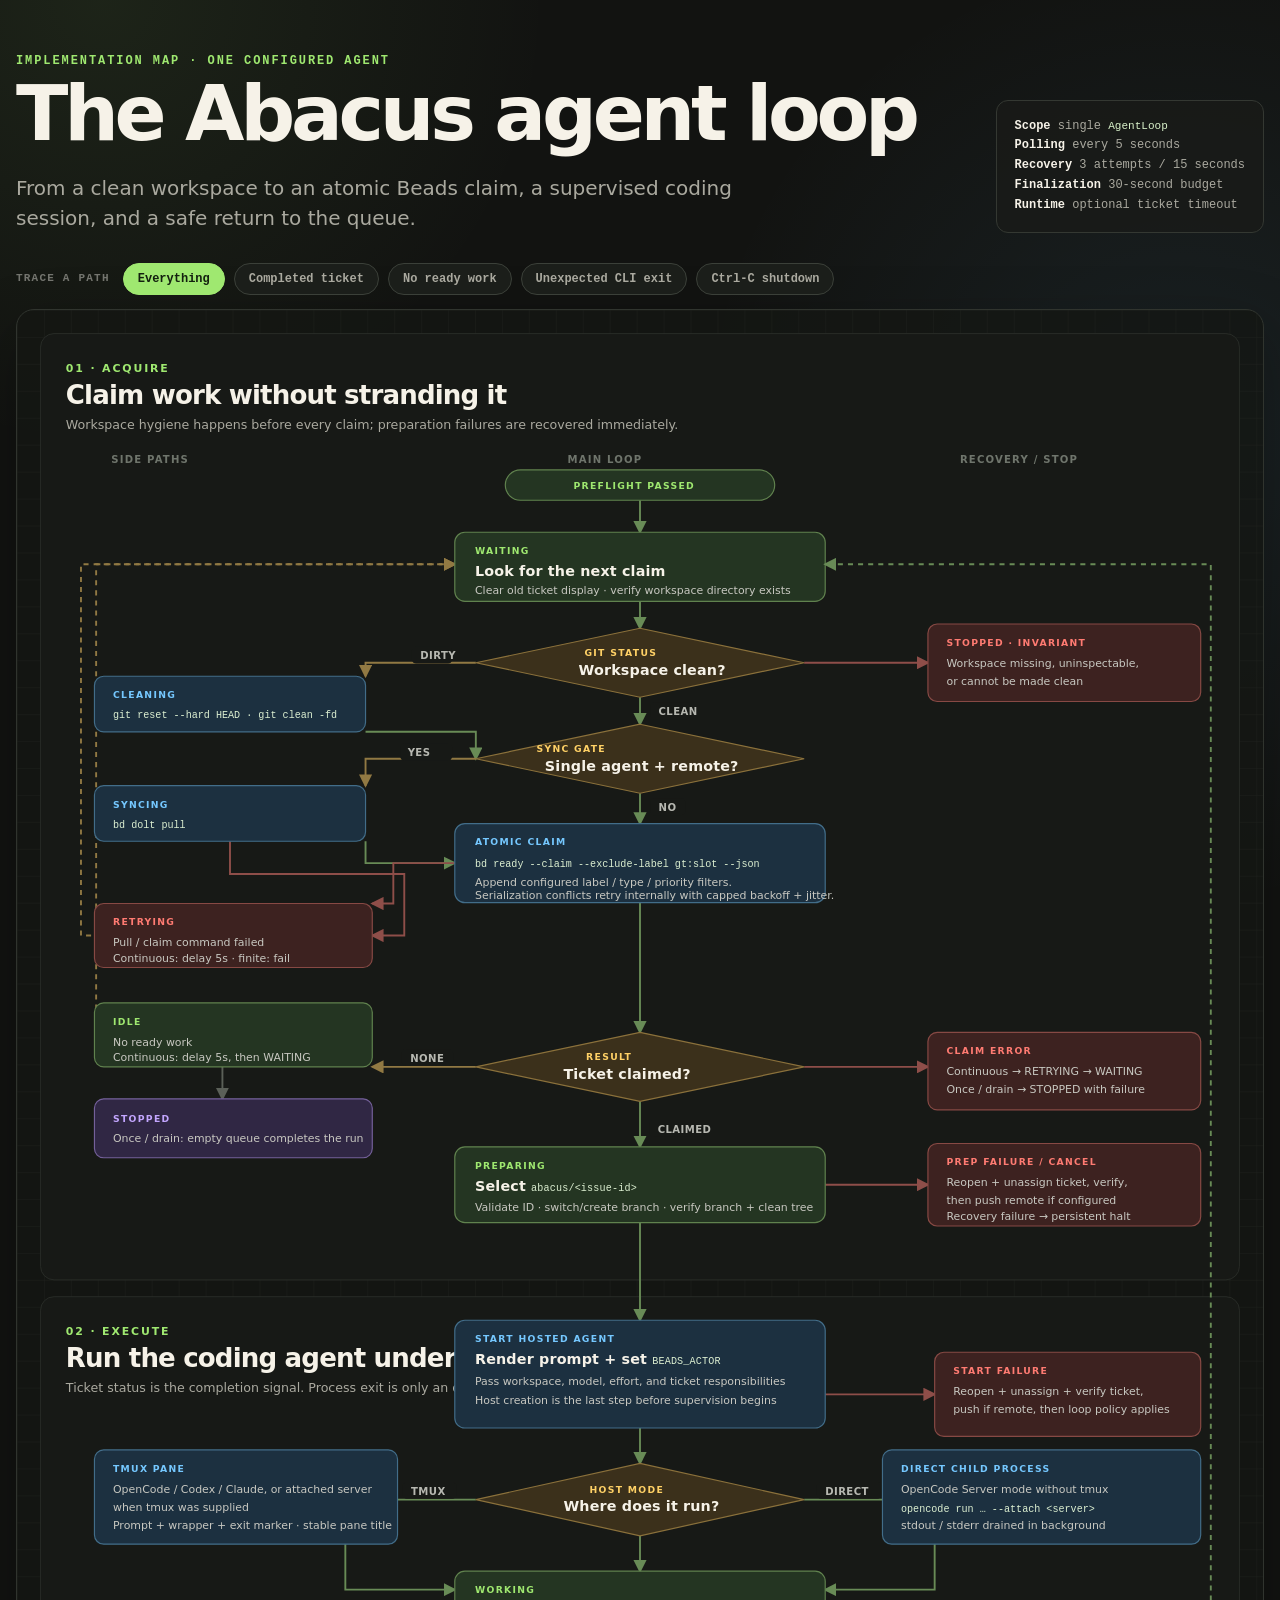
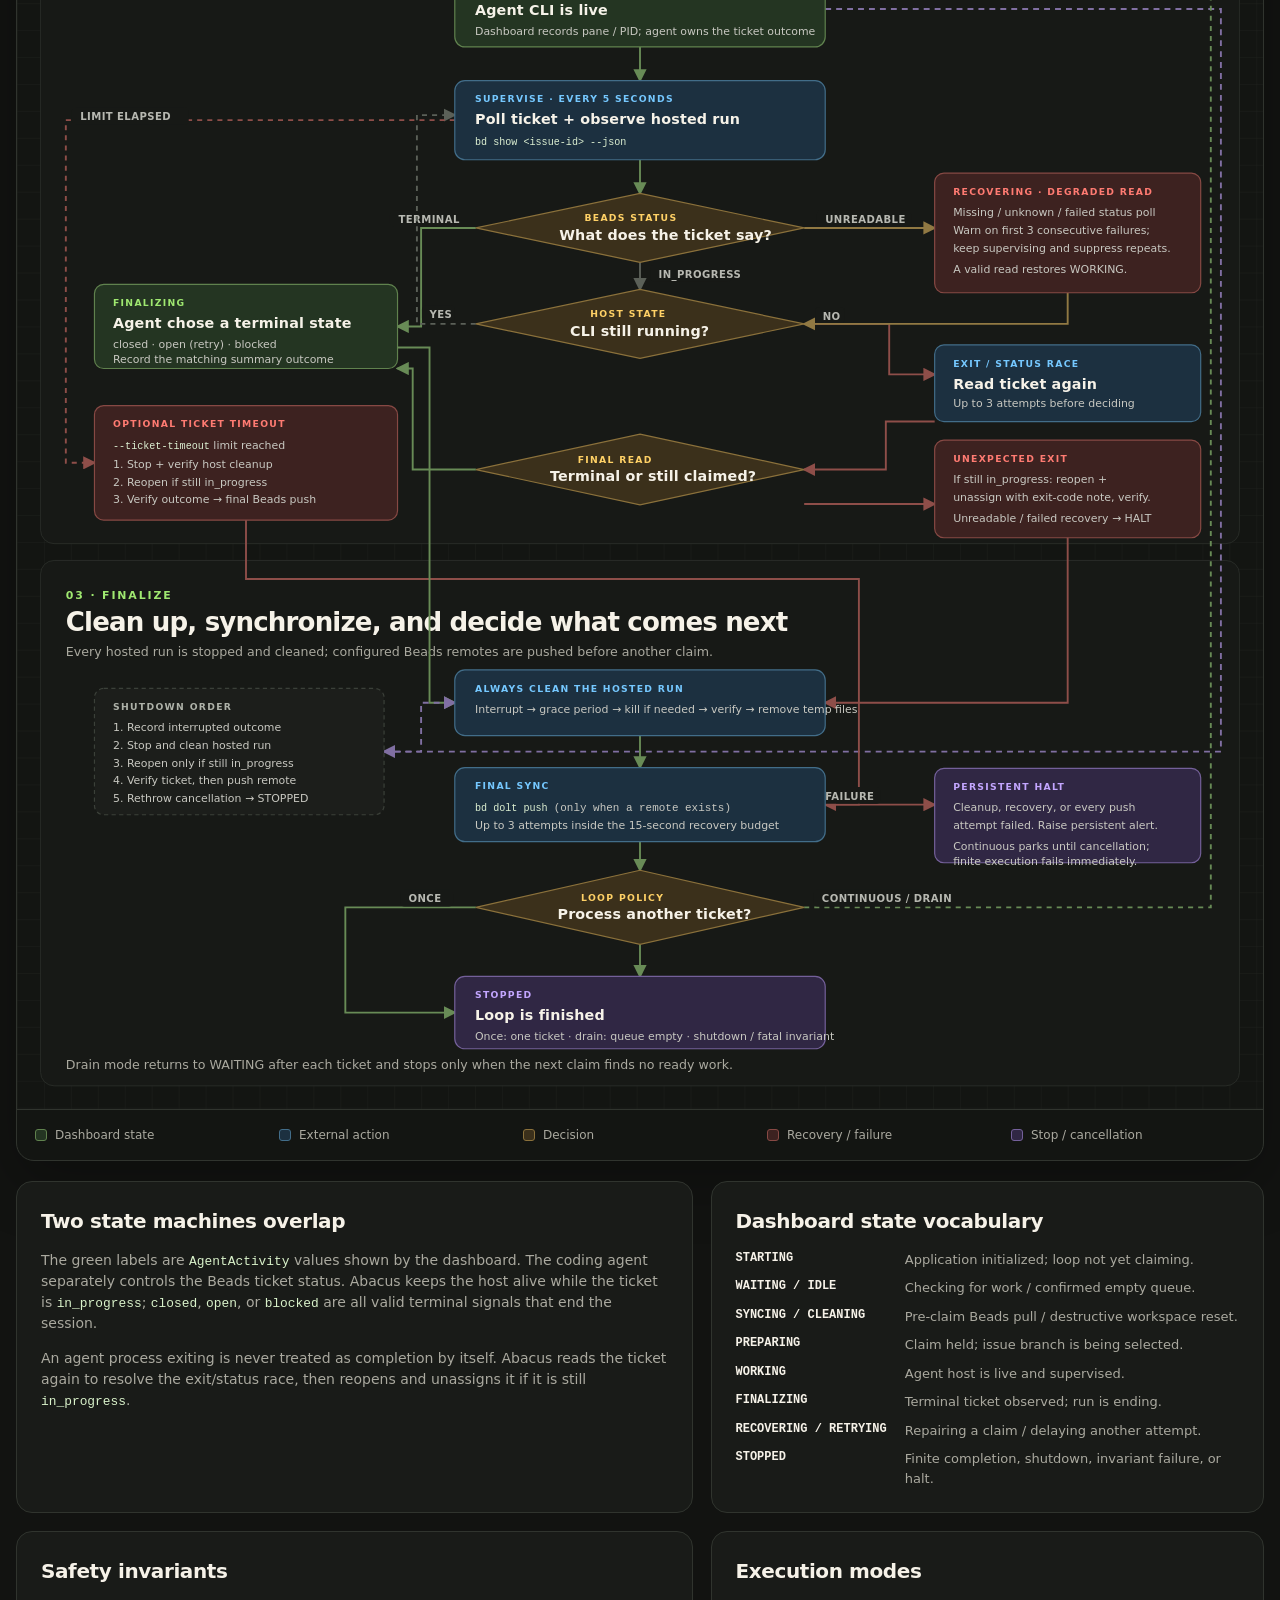
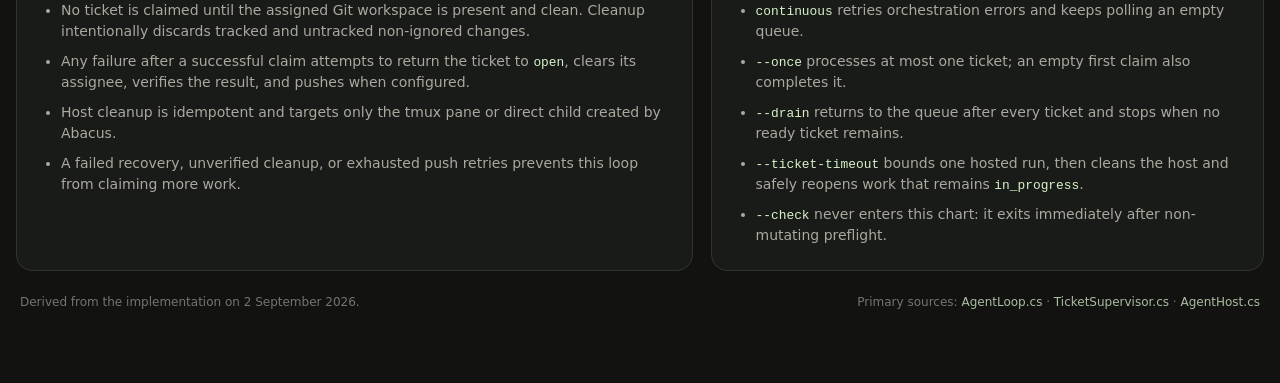
==== docs/agent-loop-flow.html @ 737dee64 "Add dispatch controls and ticket timeouts Let operators constrain fresh and resumed Beads claims by " ====
<!doctype html>
<html lang="en">
<head>
  <meta charset="utf-8">
  <meta name="viewport" content="width=device-width, initial-scale=1">
  <title>Abacus — Single Agent Loop</title>
  <style>
    :root {
      color-scheme: dark;
      --ink: #f6f2e8;
      --muted: #aaa99f;
      --faint: #74756f;
      --paper: #121311;
      --panel: #191b18;
      --panel-2: #20231f;
      --line: #5b6058;
      --green: #9fe870;
      --green-dark: #243522;
      --yellow: #ffd166;
      --yellow-dark: #3b301b;
      --blue: #75c8ff;
      --blue-dark: #1c3040;
      --red: #ff7b72;
      --red-dark: #3d2220;
      --violet: #c3a6ff;
      --violet-dark: #302744;
      --shadow: 0 20px 60px rgb(0 0 0 / 28%);
    }

    * { box-sizing: border-box; }

    html { scroll-behavior: smooth; }

    body {
      margin: 0;
      color: var(--ink);
      background:
        radial-gradient(circle at 8% 0%, rgb(159 232 112 / 8%), transparent 28rem),
        radial-gradient(circle at 92% 12%, rgb(117 200 255 / 8%), transparent 30rem),
        var(--paper);
      font-family: Inter, ui-sans-serif, system-ui, -apple-system, BlinkMacSystemFont, "Segoe UI", sans-serif;
      line-height: 1.5;
    }

    .page {
      width: min(1540px, calc(100% - 32px));
      margin: 0 auto;
      padding: 54px 0 72px;
    }

    header {
      display: grid;
      grid-template-columns: minmax(0, 1fr) auto;
      gap: 32px;
      align-items: end;
      margin-bottom: 30px;
    }

    .eyebrow {
      margin: 0 0 10px;
      color: var(--green);
      font: 700 12px/1.2 ui-monospace, SFMono-Regular, Menlo, Consolas, monospace;
      letter-spacing: .16em;
      text-transform: uppercase;
    }

    h1 {
      margin: 0;
      max-width: 900px;
      font-size: clamp(40px, 6vw, 82px);
      font-weight: 760;
      letter-spacing: -.055em;
      line-height: .94;
    }

    .lede {
      max-width: 800px;
      margin: 22px 0 0;
      color: var(--muted);
      font-size: clamp(16px, 2vw, 20px);
    }

    .stamp {
      min-width: 220px;
      padding: 16px 18px;
      border: 1px solid #343832;
      border-radius: 12px;
      background: rgb(25 27 24 / 72%);
      color: var(--muted);
      font: 12px/1.65 ui-monospace, SFMono-Regular, Menlo, Consolas, monospace;
    }

    .stamp strong { color: var(--ink); font-weight: 650; }

    .toolbar {
      display: flex;
      flex-wrap: wrap;
      gap: 9px;
      align-items: center;
      margin-bottom: 14px;
    }

    .toolbar-label {
      margin-right: 4px;
      color: var(--faint);
      font: 700 11px/1 ui-monospace, SFMono-Regular, Menlo, Consolas, monospace;
      letter-spacing: .11em;
      text-transform: uppercase;
    }

    button {
      appearance: none;
      border: 1px solid #3b4039;
      border-radius: 999px;
      padding: 9px 14px;
      color: var(--muted);
      background: #1b1e1a;
      font: 650 12px/1 ui-monospace, SFMono-Regular, Menlo, Consolas, monospace;
      cursor: pointer;
      transition: border-color .16s ease, color .16s ease, background .16s ease;
    }

    button:hover { color: var(--ink); border-color: #62695e; }
    button[aria-pressed="true"] { color: #13200f; border-color: var(--green); background: var(--green); }

    .chart-shell {
      overflow: auto;
      border: 1px solid #30342e;
      border-radius: 18px;
      background: rgb(20 22 19 / 82%);
      box-shadow: var(--shadow);
      scrollbar-color: #51564d #1a1c19;
    }

    svg {
      display: block;
      width: 100%;
      min-width: 1080px;
      height: auto;
      font-family: Inter, ui-sans-serif, system-ui, sans-serif;
    }

    .section-bg { fill: #171916; stroke: #2b2f2a; stroke-width: 1; }
    .section-kicker { fill: var(--green); font-size: 13px; font-weight: 800; letter-spacing: 2.2px; }
    .section-title { fill: var(--ink); font-size: 31px; font-weight: 760; letter-spacing: -1px; }
    .section-copy { fill: var(--muted); font-size: 15px; }
    .rail-label { fill: #6f756c; font-size: 12px; font-weight: 750; letter-spacing: 1.4px; }

    .edge {
      fill: none;
      stroke: var(--line);
      stroke-width: 2.25;
      marker-end: url(#arrow);
    }

    .edge.success { stroke: #688b56; }
    .edge.warn { stroke: #917943; }
    .edge.fail { stroke: #8e4e49; }
    .edge.shutdown { stroke: #806fa2; stroke-dasharray: 7 6; }
    .edge.loop { stroke-dasharray: 6 6; }

    .edge-label-bg { fill: #171916; }
    .edge-label { fill: #b7b8b1; font-size: 12px; font-weight: 750; letter-spacing: .5px; }

    .node .body { fill: var(--panel-2); stroke: #3e433c; stroke-width: 1.4; }
    .node.state .body { fill: var(--green-dark); stroke: #60824e; }
    .node.action .body { fill: var(--blue-dark); stroke: #426d89; }
    .node.decision .body { fill: var(--yellow-dark); stroke: #8b713b; }
    .node.recovery .body { fill: var(--red-dark); stroke: #874944; }
    .node.stop .body { fill: var(--violet-dark); stroke: #74609a; }
    .node.note .body { fill: #1c1e1b; stroke: #3b4039; stroke-dasharray: 5 4; }

    .node-title { fill: var(--ink); font-size: 17px; font-weight: 800; letter-spacing: .2px; }
    .node-kicker { fill: var(--green); font-size: 11px; font-weight: 850; letter-spacing: 1.55px; }
    .node.action .node-kicker { fill: var(--blue); }
    .node.decision .node-kicker { fill: var(--yellow); }
    .node.recovery .node-kicker { fill: var(--red); }
    .node.stop .node-kicker { fill: var(--violet); }
    .node.note .node-kicker { fill: #aeb2a9; }
    .node-copy { fill: #c8c8c1; font-size: 13px; }
    .node-code { fill: #dcefd1; font: 12px ui-monospace, SFMono-Regular, Menlo, Consolas, monospace; }

    .flow-item { transition: opacity .2s ease, filter .2s ease; }
    svg.focused .flow-item:not(.active) { opacity: .13; filter: saturate(.35); }
    svg.focused .flow-item.active { opacity: 1; }

    .legend {
      display: grid;
      grid-template-columns: repeat(5, minmax(0, 1fr));
      gap: 10px;
      padding: 16px 18px;
      border-top: 1px solid #30342e;
      color: var(--muted);
      font-size: 12px;
    }

    .legend span { display: flex; gap: 8px; align-items: center; }
    .swatch { width: 12px; height: 12px; border-radius: 3px; flex: 0 0 auto; }

    .notes-grid {
      display: grid;
      grid-template-columns: 1.1fr .9fr;
      gap: 18px;
      margin-top: 20px;
    }

    .card {
      padding: 24px;
      border: 1px solid #30342e;
      border-radius: 16px;
      background: var(--panel);
    }

    .card h2 {
      margin: 0 0 14px;
      font-size: 20px;
      letter-spacing: -.02em;
    }

    .card p, .card li { color: var(--muted); font-size: 14px; }
    .card p:last-child { margin-bottom: 0; }
    .card ul { margin: 0; padding-left: 20px; }
    .card li + li { margin-top: 9px; }

    code {
      color: #d9f2ca;
      font: .92em ui-monospace, SFMono-Regular, Menlo, Consolas, monospace;
    }

    .state-table {
      display: grid;
      grid-template-columns: max-content 1fr;
      gap: 9px 18px;
      margin: 0;
    }

    .state-table dt {
      color: var(--ink);
      font: 750 12px/1.45 ui-monospace, SFMono-Regular, Menlo, Consolas, monospace;
    }

    .state-table dd { margin: 0; color: var(--muted); font-size: 13px; }

    footer {
      display: flex;
      justify-content: space-between;
      gap: 24px;
      margin-top: 22px;
      padding: 0 4px;
      color: var(--faint);
      font-size: 12px;
    }

    footer a { color: #aabca1; text-decoration: none; }
    footer a:hover { color: var(--green); }

    @media (max-width: 900px) {
      .page { width: min(100% - 20px, 1540px); padding-top: 30px; }
      header, .notes-grid { grid-template-columns: 1fr; }
      .stamp { min-width: 0; }
      .legend { grid-template-columns: repeat(2, minmax(0, 1fr)); }
      footer { flex-direction: column; }
    }

    @media print {
      :root { color-scheme: light; }
      body { background: #fff; }
      .page { width: 100%; padding: 0; }
      .toolbar { display: none; }
      .chart-shell, .card { box-shadow: none; break-inside: avoid; }
    }
  </style>
</head>
<body>
  <main class="page">
    <header>
      <div>
        <p class="eyebrow">Implementation map · one configured agent</p>
        <h1>The Abacus agent loop</h1>
        <p class="lede">From a clean workspace to an atomic Beads claim, a supervised coding session, and a safe return to the queue.</p>
      </div>
      <aside class="stamp" aria-label="Document scope">
        <strong>Scope</strong> single <code>AgentLoop</code><br>
        <strong>Polling</strong> every 5 seconds<br>
        <strong>Recovery</strong> 3 attempts / 15 seconds<br>
        <strong>Finalization</strong> 30-second budget<br>
        <strong>Runtime</strong> optional ticket timeout
      </aside>
    </header>

    <nav class="toolbar" aria-label="Highlight a flow through the diagram">
      <span class="toolbar-label">Trace a path</span>
      <button type="button" data-focus="all" aria-pressed="true">Everything</button>
      <button type="button" data-focus="happy" aria-pressed="false">Completed ticket</button>
      <button type="button" data-focus="idle" aria-pressed="false">No ready work</button>
      <button type="button" data-focus="crash" aria-pressed="false">Unexpected CLI exit</button>
      <button type="button" data-focus="shutdown" aria-pressed="false">Ctrl-C shutdown</button>
    </nav>

    <section class="chart-shell" aria-label="Flowchart of a single Abacus agent loop">
      <svg id="flowchart" viewBox="0 0 1480 2850" role="img" aria-labelledby="chart-title chart-desc">
        <title id="chart-title">Flowchart of a single Abacus agent loop</title>
        <desc id="chart-desc">The loop checks and cleans a workspace, optionally pulls Beads data, claims a ticket, prepares a branch, starts an agent, supervises ticket status and process state, recovers failures, cleans up, pushes Beads data, and either repeats or stops.</desc>
        <defs>
          <marker id="arrow" viewBox="0 0 10 10" refX="8.5" refY="5" markerWidth="7" markerHeight="7" orient="auto-start-reverse">
            <path d="M 0 0 L 10 5 L 0 10 z" fill="context-stroke"/>
          </marker>
          <pattern id="grid" width="32" height="32" patternUnits="userSpaceOnUse">
            <path d="M 32 0 L 0 0 0 32" fill="none" stroke="#252824" stroke-width="1"/>
          </pattern>
        </defs>

        <rect width="1480" height="2850" fill="url(#grid)" opacity=".7"/>
        <rect class="section-bg" x="28" y="28" width="1424" height="1124" rx="16"/>
        <rect class="section-bg" x="28" y="1172" width="1424" height="1006" rx="16"/>
        <rect class="section-bg" x="28" y="2198" width="1424" height="624" rx="16"/>

        <text class="section-kicker" x="58" y="74">01 · ACQUIRE</text>
        <text class="section-title" x="58" y="112">Claim work without stranding it</text>
        <text class="section-copy" x="58" y="141">Workspace hygiene happens before every claim; preparation failures are recovered immediately.</text>

        <text class="section-kicker" x="58" y="1218">02 · EXECUTE</text>
        <text class="section-title" x="58" y="1256">Run the coding agent under supervision</text>
        <text class="section-copy" x="58" y="1285">Ticket status is the completion signal. Process exit is only an observation—not proof of success.</text>

        <text class="section-kicker" x="58" y="2244">03 · FINALIZE</text>
        <text class="section-title" x="58" y="2282">Clean up, synchronize, and decide what comes next</text>
        <text class="section-copy" x="58" y="2311">Every hosted run is stopped and cleaned; configured Beads remotes are pushed before another claim.</text>

        <text class="rail-label" x="112" y="182">SIDE PATHS</text>
        <text class="rail-label" x="654" y="182">MAIN LOOP</text>
        <text class="rail-label" x="1120" y="182">RECOVERY / STOP</text>

        <!-- Acquire: edges -->
        <g class="flow-item" data-path="happy idle crash shutdown">
          <path class="edge success" d="M740 226 V264"/>
          <path class="edge success" d="M740 346 V378"/>
          <path class="edge success" d="M740 460 V492"/>
          <path class="edge success" d="M740 574 V610"/>
          <path class="edge success" d="M740 704 V858"/>
          <path class="edge success" d="M740 940 V994"/>
          <path class="edge success" d="M740 1084 V1200"/>
        </g>

        <g class="flow-item" data-path="happy idle crash shutdown">
          <path class="edge warn" d="M545 419 H414 V435"/>
          <path class="edge success" d="M414 501 H545 V533"/>
          <rect class="edge-label-bg" x="469" y="400" width="48" height="20" rx="5"/>
          <text class="edge-label" x="479" y="415">DIRTY</text>
          <rect class="edge-label-bg" x="752" y="466" width="48" height="20" rx="5"/>
          <text class="edge-label" x="762" y="481">CLEAN</text>
        </g>

        <g class="flow-item" data-path="happy idle crash shutdown">
          <path class="edge warn" d="M545 533 H414 V565"/>
          <path class="edge success" d="M414 631 V657 H520"/>
          <rect class="edge-label-bg" x="455" y="515" width="62" height="20" rx="5"/>
          <text class="edge-label" x="464" y="530">YES</text>
          <rect class="edge-label-bg" x="752" y="580" width="42" height="20" rx="5"/>
          <text class="edge-label" x="762" y="595">NO</text>
        </g>

        <g class="flow-item" data-path="idle">
          <path class="edge warn" d="M545 899 H422"/>
          <path class="edge loop warn" d="M244 861 H94 V302 H520"/>
          <path class="edge" d="M244 899 V937"/>
          <rect class="edge-label-bg" x="457" y="878" width="61" height="20" rx="5"/>
          <text class="edge-label" x="467" y="893">NONE</text>
        </g>

        <g class="flow-item" data-path="happy crash shutdown">
          <rect class="edge-label-bg" x="751" y="962" width="67" height="20" rx="5"/>
          <text class="edge-label" x="761" y="977">CLAIMED</text>
        </g>

        <g class="flow-item" data-path="happy idle crash shutdown">
          <path class="edge fail" d="M935 419 H1082"/>
          <path class="edge fail" d="M253 631 V670 H460 V743 H422"/>
          <path class="edge fail" d="M520 657 H447 V705 H422"/>
          <path class="edge loop warn" d="M244 743 H76 V302 H520"/>
          <path class="edge fail" d="M935 899 H1082"/>
          <path class="edge fail" d="M960 1039 H1082"/>
        </g>

        <!-- Acquire: nodes -->
        <g class="node state flow-item" data-path="happy idle crash shutdown">
          <rect class="body" x="580" y="190" width="320" height="36" rx="18"/>
          <text class="node-kicker" x="661" y="213">PREFLIGHT PASSED</text>
        </g>

        <g class="node state flow-item" data-path="happy idle crash shutdown">
          <rect class="body" x="520" y="264" width="440" height="82" rx="12"/>
          <text class="node-kicker" x="544" y="290">WAITING</text>
          <text class="node-title" x="544" y="316">Look for the next claim</text>
          <text class="node-copy" x="544" y="337">Clear old ticket display · verify workspace directory exists</text>
        </g>

        <g class="node decision flow-item" data-path="happy idle crash shutdown">
          <path class="body" d="M740 378 L935 419 L740 460 L545 419 Z"/>
          <text class="node-kicker" x="674" y="411">GIT STATUS</text>
          <text class="node-title" x="667" y="433">Workspace clean?</text>
        </g>

        <g class="node action flow-item" data-path="happy idle crash shutdown">
          <rect class="body" x="92" y="435" width="322" height="66" rx="11"/>
          <text class="node-kicker" x="114" y="461">CLEANING</text>
          <text class="node-code" x="114" y="485">git reset --hard HEAD · git clean -fd</text>
        </g>

        <g class="node decision flow-item" data-path="happy idle crash shutdown">
          <path class="body" d="M740 492 L935 533 L740 574 L545 533 Z"/>
          <text class="node-kicker" x="617" y="525">SYNC GATE</text>
          <text class="node-title" x="627" y="547">Single agent + remote?</text>
        </g>

        <g class="node action flow-item" data-path="happy idle crash shutdown">
          <rect class="body" x="92" y="565" width="322" height="66" rx="11"/>
          <text class="node-kicker" x="114" y="591">SYNCING</text>
          <text class="node-code" x="114" y="615">bd dolt pull</text>
        </g>

        <g class="node action flow-item" data-path="happy idle crash shutdown">
          <rect class="body" x="520" y="610" width="440" height="94" rx="12"/>
          <text class="node-kicker" x="544" y="636">ATOMIC CLAIM</text>
          <text class="node-code" x="544" y="662">bd ready --claim --exclude-label gt:slot --json</text>
          <text class="node-copy" x="544" y="684">Append configured label / type / priority filters.</text>
          <text class="node-copy" x="544" y="700">Serialization conflicts retry internally with capped backoff + jitter.</text>
        </g>

        <g class="node recovery flow-item" data-path="happy idle crash shutdown">
          <rect class="body" x="92" y="705" width="330" height="76" rx="11"/>
          <text class="node-kicker" x="114" y="731">RETRYING</text>
          <text class="node-copy" x="114" y="756">Pull / claim command failed</text>
          <text class="node-copy" x="114" y="774">Continuous: delay 5s · finite: fail</text>
        </g>

        <g class="node decision flow-item" data-path="happy idle crash shutdown">
          <path class="body" d="M740 858 L935 899 L740 940 L545 899 Z"/>
          <text class="node-kicker" x="676" y="891">RESULT</text>
          <text class="node-title" x="649" y="913">Ticket claimed?</text>
        </g>

        <g class="node state flow-item" data-path="idle">
          <rect class="body" x="92" y="823" width="330" height="76" rx="11"/>
          <text class="node-kicker" x="114" y="849">IDLE</text>
          <text class="node-copy" x="114" y="874">No ready work</text>
          <text class="node-copy" x="114" y="892">Continuous: delay 5s, then WAITING</text>
        </g>

        <g class="node stop flow-item" data-path="idle">
          <rect class="body" x="92" y="937" width="330" height="70" rx="11"/>
          <text class="node-kicker" x="114" y="964">STOPPED</text>
          <text class="node-copy" x="114" y="988">Once / drain: empty queue completes the run</text>
        </g>

        <g class="node state flow-item" data-path="happy crash shutdown">
          <rect class="body" x="520" y="994" width="440" height="90" rx="12"/>
          <text class="node-kicker" x="544" y="1020">PREPARING</text>
          <text class="node-title" x="544" y="1046">Select <tspan class="node-code">abacus/&lt;issue-id&gt;</tspan></text>
          <text class="node-copy" x="544" y="1070">Validate ID · switch/create branch · verify branch + clean tree</text>
        </g>

        <g class="node recovery flow-item" data-path="happy idle crash shutdown">
          <rect class="body" x="1082" y="373" width="324" height="92" rx="11"/>
          <text class="node-kicker" x="1104" y="399">STOPPED · INVARIANT</text>
          <text class="node-copy" x="1104" y="424">Workspace missing, uninspectable,</text>
          <text class="node-copy" x="1104" y="445">or cannot be made clean</text>
        </g>

        <g class="node recovery flow-item" data-path="happy idle crash shutdown">
          <rect class="body" x="1082" y="858" width="324" height="92" rx="11"/>
          <text class="node-kicker" x="1104" y="884">CLAIM ERROR</text>
          <text class="node-copy" x="1104" y="909">Continuous → RETRYING → WAITING</text>
          <text class="node-copy" x="1104" y="930">Once / drain → STOPPED with failure</text>
        </g>

        <g class="node recovery flow-item" data-path="happy crash shutdown">
          <rect class="body" x="1082" y="990" width="324" height="98" rx="11"/>
          <text class="node-kicker" x="1104" y="1016">PREP FAILURE / CANCEL</text>
          <text class="node-copy" x="1104" y="1041">Reopen + unassign ticket, verify,</text>
          <text class="node-copy" x="1104" y="1062">then push remote if configured</text>
          <text class="node-copy" x="1104" y="1081">Recovery failure → persistent halt</text>
        </g>

        <!-- Execute: edges -->
        <g class="flow-item" data-path="happy crash shutdown">
          <path class="edge success" d="M740 1328 V1370"/>
          <path class="edge success" d="M740 1456 V1498"/>
          <path class="edge success" d="M740 1588 V1628"/>
          <path class="edge success" d="M740 1722 V1762"/>
        </g>

        <g class="flow-item" data-path="happy crash shutdown">
          <path class="edge success" d="M545 1413 H390 V1520 H520"/>
          <path class="edge success" d="M935 1413 H1090 V1520 H960"/>
          <rect class="edge-label-bg" x="458" y="1392" width="64" height="20" rx="5"/>
          <text class="edge-label" x="468" y="1407">TMUX</text>
          <rect class="edge-label-bg" x="950" y="1392" width="77" height="20" rx="5"/>
          <text class="edge-label" x="960" y="1407">DIRECT</text>
        </g>

        <g class="flow-item" data-path="happy">
          <path class="edge success" d="M545 1803 H480 V1920 H452"/>
          <rect class="edge-label-bg" x="443" y="1782" width="76" height="20" rx="5"/>
          <text class="edge-label" x="453" y="1797">TERMINAL</text>
        </g>

        <g class="flow-item" data-path="happy crash">
          <path class="edge" d="M740 1844 V1876"/>
          <path class="edge loop" d="M545 1917 H475 V1669 H520"/>
          <rect class="edge-label-bg" x="752" y="1847" width="97" height="20" rx="5"/>
          <text class="edge-label" x="762" y="1862">IN_PROGRESS</text>
          <rect class="edge-label-bg" x="481" y="1895" width="39" height="20" rx="5"/>
          <text class="edge-label" x="490" y="1910">YES</text>
        </g>

        <g class="flow-item" data-path="crash">
          <path class="edge fail" d="M935 1917 H1036 V1977 H1090"/>
          <path class="edge fail" d="M1090 2033 H1032 V2090 H935"/>
          <path class="edge fail" d="M935 2131 H1090"/>
          <rect class="edge-label-bg" x="948" y="1897" width="35" height="20" rx="5"/>
          <text class="edge-label" x="957" y="1912">NO</text>
        </g>

        <g class="flow-item" data-path="happy crash shutdown">
          <path class="edge warn" d="M935 1803 H1090"/>
          <path class="edge warn" d="M1248 1880 V1917 H935"/>
          <rect class="edge-label-bg" x="950" y="1782" width="112" height="20" rx="5"/>
          <text class="edge-label" x="960" y="1797">UNREADABLE</text>
        </g>

        <g class="flow-item" data-path="happy idle crash shutdown">
          <path class="edge fail" d="M960 1288 H1090"/>
        </g>

        <g class="flow-item" data-path="shutdown">
          <path class="edge shutdown" d="M960 1543 H1430 V2425 H436"/>
        </g>

        <g class="flow-item">
          <path class="edge fail loop" d="M520 1675 H58 V2082 H92"/>
          <path class="edge fail" d="M272 2150 V2220 H1000 V2488 H960"/>
          <rect class="edge-label-bg" x="65" y="1660" width="139" height="20" rx="5"/>
          <text class="edge-label" x="75" y="1675">LIMIT ELAPSED</text>
        </g>

        <!-- Execute: nodes -->
        <g class="node action flow-item" data-path="happy crash shutdown">
          <rect class="body" x="520" y="1200" width="440" height="128" rx="12"/>
          <text class="node-kicker" x="544" y="1226">START HOSTED AGENT</text>
          <text class="node-title" x="544" y="1252">Render prompt + set <tspan class="node-code">BEADS_ACTOR</tspan></text>
          <text class="node-copy" x="544" y="1277">Pass workspace, model, effort, and ticket responsibilities</text>
          <text class="node-copy" x="544" y="1300">Host creation is the last step before supervision begins</text>
        </g>

        <g class="node decision flow-item" data-path="happy crash shutdown">
          <path class="body" d="M740 1370 L935 1413 L740 1456 L545 1413 Z"/>
          <text class="node-kicker" x="680" y="1405">HOST MODE</text>
          <text class="node-title" x="649" y="1427">Where does it run?</text>
        </g>

        <g class="node action flow-item" data-path="happy crash shutdown">
          <rect class="body" x="92" y="1354" width="360" height="112" rx="11"/>
          <text class="node-kicker" x="114" y="1380">TMUX PANE</text>
          <text class="node-copy" x="114" y="1405">OpenCode / Codex / Claude, or attached server</text>
          <text class="node-copy" x="114" y="1426">when tmux was supplied</text>
          <text class="node-copy" x="114" y="1448">Prompt + wrapper + exit marker · stable pane title</text>
        </g>

        <g class="node action flow-item" data-path="happy crash shutdown">
          <rect class="body" x="1028" y="1354" width="378" height="112" rx="11"/>
          <text class="node-kicker" x="1050" y="1380">DIRECT CHILD PROCESS</text>
          <text class="node-copy" x="1050" y="1405">OpenCode Server mode without tmux</text>
          <text class="node-code" x="1050" y="1428">opencode run … --attach &lt;server&gt;</text>
          <text class="node-copy" x="1050" y="1448">stdout / stderr drained in background</text>
        </g>

        <g class="node state flow-item" data-path="happy crash shutdown">
          <rect class="body" x="520" y="1498" width="440" height="90" rx="12"/>
          <text class="node-kicker" x="544" y="1524">WORKING</text>
          <text class="node-title" x="544" y="1550">Agent CLI is live</text>
          <text class="node-copy" x="544" y="1574">Dashboard records pane / PID; agent owns the ticket outcome</text>
        </g>

        <g class="node action flow-item" data-path="happy crash shutdown">
          <rect class="body" x="520" y="1628" width="440" height="94" rx="12"/>
          <text class="node-kicker" x="544" y="1654">SUPERVISE · EVERY 5 SECONDS</text>
          <text class="node-title" x="544" y="1680">Poll ticket + observe hosted run</text>
          <text class="node-code" x="544" y="1705">bd show &lt;issue-id&gt; --json</text>
        </g>

        <g class="node decision flow-item" data-path="happy crash shutdown">
          <path class="body" d="M740 1762 L935 1803 L740 1844 L545 1803 Z"/>
          <text class="node-kicker" x="674" y="1795">BEADS STATUS</text>
          <text class="node-title" x="644" y="1817">What does the ticket say?</text>
        </g>

        <g class="node state flow-item" data-path="happy crash">
          <rect class="body" x="92" y="1870" width="360" height="100" rx="11"/>
          <text class="node-kicker" x="114" y="1896">FINALIZING</text>
          <text class="node-title" x="114" y="1922">Agent chose a terminal state</text>
          <text class="node-copy" x="114" y="1946">closed · open (retry) · blocked</text>
          <text class="node-copy" x="114" y="1964">Record the matching summary outcome</text>
        </g>

        <g class="node recovery flow-item" data-path="happy crash shutdown">
          <rect class="body" x="1090" y="1738" width="316" height="142" rx="11"/>
          <text class="node-kicker" x="1112" y="1764">RECOVERING · DEGRADED READ</text>
          <text class="node-copy" x="1112" y="1789">Missing / unknown / failed status poll</text>
          <text class="node-copy" x="1112" y="1810">Warn on first 3 consecutive failures;</text>
          <text class="node-copy" x="1112" y="1831">keep supervising and suppress repeats.</text>
          <text class="node-copy" x="1112" y="1856">A valid read restores WORKING.</text>
        </g>

        <g class="node decision flow-item" data-path="happy crash">
          <path class="body" d="M740 1876 L935 1917 L740 1958 L545 1917 Z"/>
          <text class="node-kicker" x="681" y="1909">HOST STATE</text>
          <text class="node-title" x="657" y="1931">CLI still running?</text>
        </g>

        <g class="node action flow-item" data-path="crash">
          <rect class="body" x="1090" y="1942" width="316" height="91" rx="11"/>
          <text class="node-kicker" x="1112" y="1968">EXIT / STATUS RACE</text>
          <text class="node-title" x="1112" y="1994">Read ticket again</text>
          <text class="node-copy" x="1112" y="2016">Up to 3 attempts before deciding</text>
        </g>

        <g class="node decision flow-item" data-path="crash">
          <path class="body" d="M740 2048 L935 2090 L740 2132 L545 2090 Z"/>
          <text class="node-kicker" x="666" y="2082">FINAL READ</text>
          <text class="node-title" x="633" y="2104">Terminal or still claimed?</text>
        </g>

        <g class="node recovery flow-item" data-path="crash">
          <rect class="body" x="1090" y="2055" width="316" height="116" rx="11"/>
          <text class="node-kicker" x="1112" y="2081">UNEXPECTED EXIT</text>
          <text class="node-copy" x="1112" y="2106">If still in_progress: reopen +</text>
          <text class="node-copy" x="1112" y="2127">unassign with exit-code note, verify.</text>
          <text class="node-copy" x="1112" y="2152">Unreadable / failed recovery → HALT</text>
        </g>

        <g class="node recovery flow-item">
          <rect class="body" x="92" y="2014" width="360" height="136" rx="11"/>
          <text class="node-kicker" x="114" y="2040">OPTIONAL TICKET TIMEOUT</text>
          <text class="node-copy" x="114" y="2065"><tspan class="node-code">--ticket-timeout</tspan> limit reached</text>
          <text class="node-copy" x="114" y="2088">1. Stop + verify host cleanup</text>
          <text class="node-copy" x="114" y="2109">2. Reopen if still in_progress</text>
          <text class="node-copy" x="114" y="2130">3. Verify outcome → final Beads push</text>
        </g>

        <g class="node recovery flow-item" data-path="happy idle crash shutdown">
          <rect class="body" x="1090" y="1238" width="316" height="100" rx="11"/>
          <text class="node-kicker" x="1112" y="1264">START FAILURE</text>
          <text class="node-copy" x="1112" y="1289">Reopen + unassign + verify ticket,</text>
          <text class="node-copy" x="1112" y="1310">push if remote, then loop policy applies</text>
        </g>

        <!-- Finalize: edges -->
        <g class="flow-item" data-path="happy crash shutdown">
          <path class="edge success" d="M740 2406 V2444"/>
          <path class="edge success" d="M740 2532 V2566"/>
          <path class="edge success" d="M740 2654 V2692"/>
        </g>

        <g class="flow-item" data-path="happy crash">
          <path class="edge success" d="M452 1945 H490 V2367 H520"/>
          <path class="edge success" d="M545 2090 H470 V1970 H452"/>
          <path class="edge fail" d="M1248 2171 V2367 H960"/>
        </g>

        <g class="flow-item" data-path="shutdown">
          <path class="edge shutdown" d="M436 2425 H480 V2367 H520"/>
        </g>

        <g class="flow-item" data-path="happy crash shutdown">
          <path class="edge fail" d="M935 2488 H1090"/>
          <path class="edge success" d="M545 2610 H390 V2735 H520"/>
          <path class="edge loop success" d="M935 2610 H1418 V302 H960"/>
          <rect class="edge-label-bg" x="950" y="2467" width="76" height="20" rx="5"/>
          <text class="edge-label" x="960" y="2482">FAILURE</text>
          <rect class="edge-label-bg" x="455" y="2589" width="63" height="20" rx="5"/>
          <text class="edge-label" x="465" y="2604">ONCE</text>
          <rect class="edge-label-bg" x="946" y="2589" width="132" height="20" rx="5"/>
          <text class="edge-label" x="956" y="2604">CONTINUOUS / DRAIN</text>
        </g>

        <!-- Finalize: nodes -->
        <g class="node action flow-item" data-path="happy crash shutdown">
          <rect class="body" x="520" y="2328" width="440" height="78" rx="12"/>
          <text class="node-kicker" x="544" y="2354">ALWAYS CLEAN THE HOSTED RUN</text>
          <text class="node-copy" x="544" y="2379">Interrupt → grace period → kill if needed → verify → remove temp files</text>
        </g>

        <g class="node action flow-item" data-path="happy crash shutdown">
          <rect class="body" x="520" y="2444" width="440" height="88" rx="12"/>
          <text class="node-kicker" x="544" y="2470">FINAL SYNC</text>
          <text class="node-code" x="544" y="2496">bd dolt push <tspan class="node-copy">(only when a remote exists)</tspan></text>
          <text class="node-copy" x="544" y="2517">Up to 3 attempts inside the 15-second recovery budget</text>
        </g>

        <g class="node decision flow-item" data-path="happy crash shutdown">
          <path class="body" d="M740 2566 L935 2610 L740 2654 L545 2610 Z"/>
          <text class="node-kicker" x="670" y="2602">LOOP POLICY</text>
          <text class="node-title" x="642" y="2624">Process another ticket?</text>
        </g>

        <g class="node stop flow-item" data-path="happy crash shutdown">
          <rect class="body" x="1090" y="2445" width="316" height="112" rx="11"/>
          <text class="node-kicker" x="1112" y="2471">PERSISTENT HALT</text>
          <text class="node-copy" x="1112" y="2496">Cleanup, recovery, or every push</text>
          <text class="node-copy" x="1112" y="2517">attempt failed. Raise persistent alert.</text>
          <text class="node-copy" x="1112" y="2542">Continuous parks until cancellation;</text>
          <text class="node-copy" x="1112" y="2560">finite execution fails immediately.</text>
        </g>

        <g class="node stop flow-item" data-path="happy idle crash shutdown">
          <rect class="body" x="520" y="2692" width="440" height="86" rx="12"/>
          <text class="node-kicker" x="544" y="2718">STOPPED</text>
          <text class="node-title" x="544" y="2744">Loop is finished</text>
          <text class="node-copy" x="544" y="2767">Once: one ticket · drain: queue empty · shutdown / fatal invariant</text>
        </g>

        <g class="node note flow-item" data-path="shutdown">
          <rect class="body" x="92" y="2350" width="344" height="150" rx="11"/>
          <text class="node-kicker" x="114" y="2376">SHUTDOWN ORDER</text>
          <text class="node-copy" x="114" y="2401">1. Record interrupted outcome</text>
          <text class="node-copy" x="114" y="2422">2. Stop and clean hosted run</text>
          <text class="node-copy" x="114" y="2443">3. Reopen only if still in_progress</text>
          <text class="node-copy" x="114" y="2464">4. Verify ticket, then push remote</text>
          <text class="node-copy" x="114" y="2485">5. Rethrow cancellation → STOPPED</text>
        </g>

        <text class="section-copy" x="58" y="2802">Drain mode returns to WAITING after each ticket and stops only when the next claim finds no ready work.</text>
      </svg>

      <div class="legend" aria-label="Diagram legend">
        <span><i class="swatch" style="background:var(--green-dark);border:1px solid #60824e"></i> Dashboard state</span>
        <span><i class="swatch" style="background:var(--blue-dark);border:1px solid #426d89"></i> External action</span>
        <span><i class="swatch" style="background:var(--yellow-dark);border:1px solid #8b713b"></i> Decision</span>
        <span><i class="swatch" style="background:var(--red-dark);border:1px solid #874944"></i> Recovery / failure</span>
        <span><i class="swatch" style="background:var(--violet-dark);border:1px solid #74609a"></i> Stop / cancellation</span>
      </div>
    </section>

    <section class="notes-grid" aria-label="Supporting notes">
      <article class="card">
        <h2>Two state machines overlap</h2>
        <p>The green labels are <code>AgentActivity</code> values shown by the dashboard. The coding agent separately controls the Beads ticket status. Abacus keeps the host alive while the ticket is <code>in_progress</code>; <code>closed</code>, <code>open</code>, or <code>blocked</code> are all valid terminal signals that end the session.</p>
        <p>An agent process exiting is never treated as completion by itself. Abacus reads the ticket again to resolve the exit/status race, then reopens and unassigns it if it is still <code>in_progress</code>.</p>
      </article>

      <article class="card">
        <h2>Dashboard state vocabulary</h2>
        <dl class="state-table">
          <dt>STARTING</dt><dd>Application initialized; loop not yet claiming.</dd>
          <dt>WAITING / IDLE</dt><dd>Checking for work / confirmed empty queue.</dd>
          <dt>SYNCING / CLEANING</dt><dd>Pre-claim Beads pull / destructive workspace reset.</dd>
          <dt>PREPARING</dt><dd>Claim held; issue branch is being selected.</dd>
          <dt>WORKING</dt><dd>Agent host is live and supervised.</dd>
          <dt>FINALIZING</dt><dd>Terminal ticket observed; run is ending.</dd>
          <dt>RECOVERING / RETRYING</dt><dd>Repairing a claim / delaying another attempt.</dd>
          <dt>STOPPED</dt><dd>Finite completion, shutdown, invariant failure, or halt.</dd>
        </dl>
      </article>

      <article class="card">
        <h2>Safety invariants</h2>
        <ul>
          <li>No ticket is claimed until the assigned Git workspace is present and clean. Cleanup intentionally discards tracked and untracked non-ignored changes.</li>
          <li>Any failure after a successful claim attempts to return the ticket to <code>open</code>, clears its assignee, verifies the result, and pushes when configured.</li>
          <li>Host cleanup is idempotent and targets only the tmux pane or direct child created by Abacus.</li>
          <li>A failed recovery, unverified cleanup, or exhausted push retries prevents this loop from claiming more work.</li>
        </ul>
      </article>

      <article class="card">
        <h2>Execution modes</h2>
        <ul>
          <li><code>continuous</code> retries orchestration errors and keeps polling an empty queue.</li>
          <li><code>--once</code> processes at most one ticket; an empty first claim also completes it.</li>
          <li><code>--drain</code> returns to the queue after every ticket and stops when no ready ticket remains.</li>
          <li><code>--ticket-timeout</code> bounds one hosted run, then cleans the host and safely reopens work that remains <code>in_progress</code>.</li>
          <li><code>--check</code> never enters this chart: it exits immediately after non-mutating preflight.</li>
        </ul>
      </article>
    </section>

    <footer>
      <span>Derived from the implementation on 2 September 2026.</span>
      <span>Primary sources: <a href="../src/Abacus/AgentLoop.cs">AgentLoop.cs</a> · <a href="../src/Abacus/TicketSupervisor.cs">TicketSupervisor.cs</a> · <a href="../src/Abacus/AgentHost.cs">AgentHost.cs</a></span>
    </footer>
  </main>

  <script>
    const chart = document.querySelector('#flowchart');
    const buttons = [...document.querySelectorAll('[data-focus]')];

    function selectPath(path) {
      buttons.forEach((button) => {
        button.setAttribute('aria-pressed', String(button.dataset.focus === path));
      });

      const items = [...chart.querySelectorAll('.flow-item')];
      if (path === 'all') {
        chart.classList.remove('focused');
        items.forEach((item) => item.classList.remove('active'));
        return;
      }

      chart.classList.add('focused');
      items.forEach((item) => {
        const paths = (item.dataset.path || '').split(/\s+/);
        item.classList.toggle('active', paths.includes(path));
      });
    }

    buttons.forEach((button) => button.addEventListener('click', () => selectPath(button.dataset.focus)));
  </script>
</body>
</html>
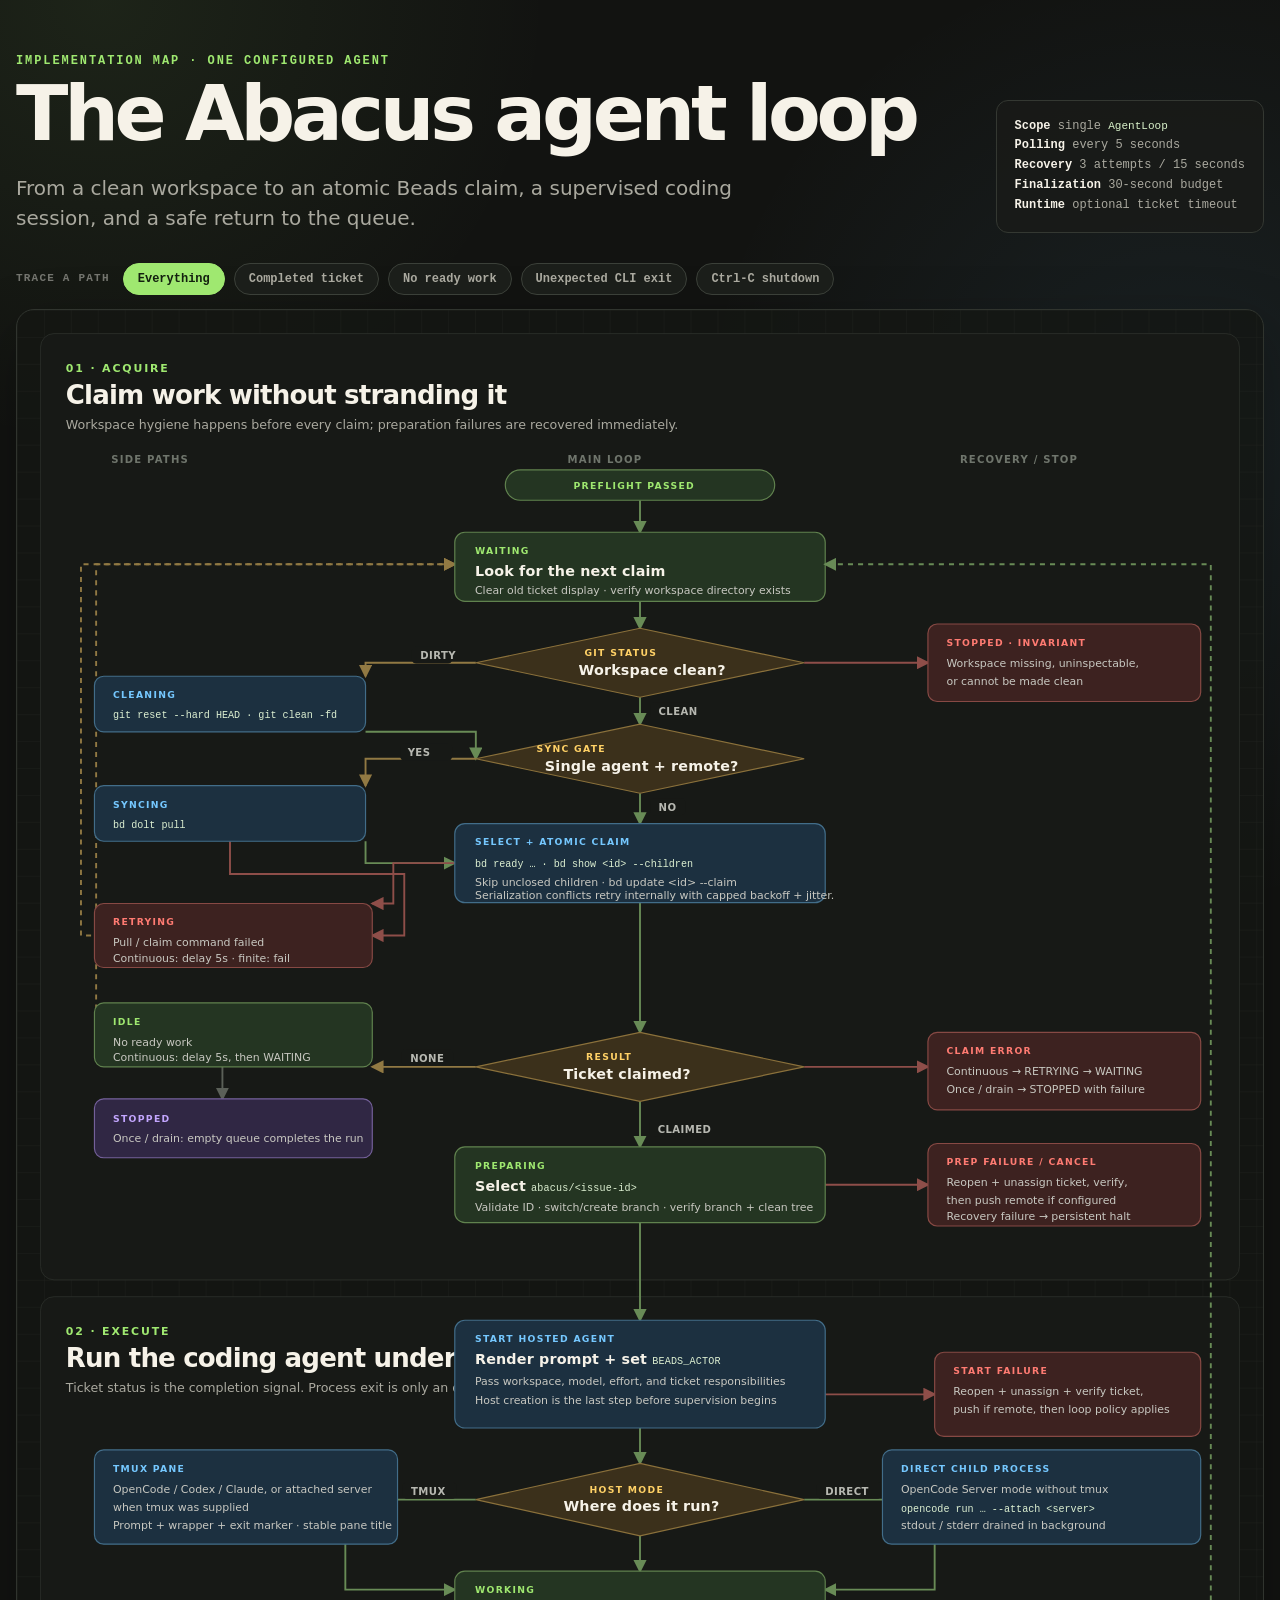
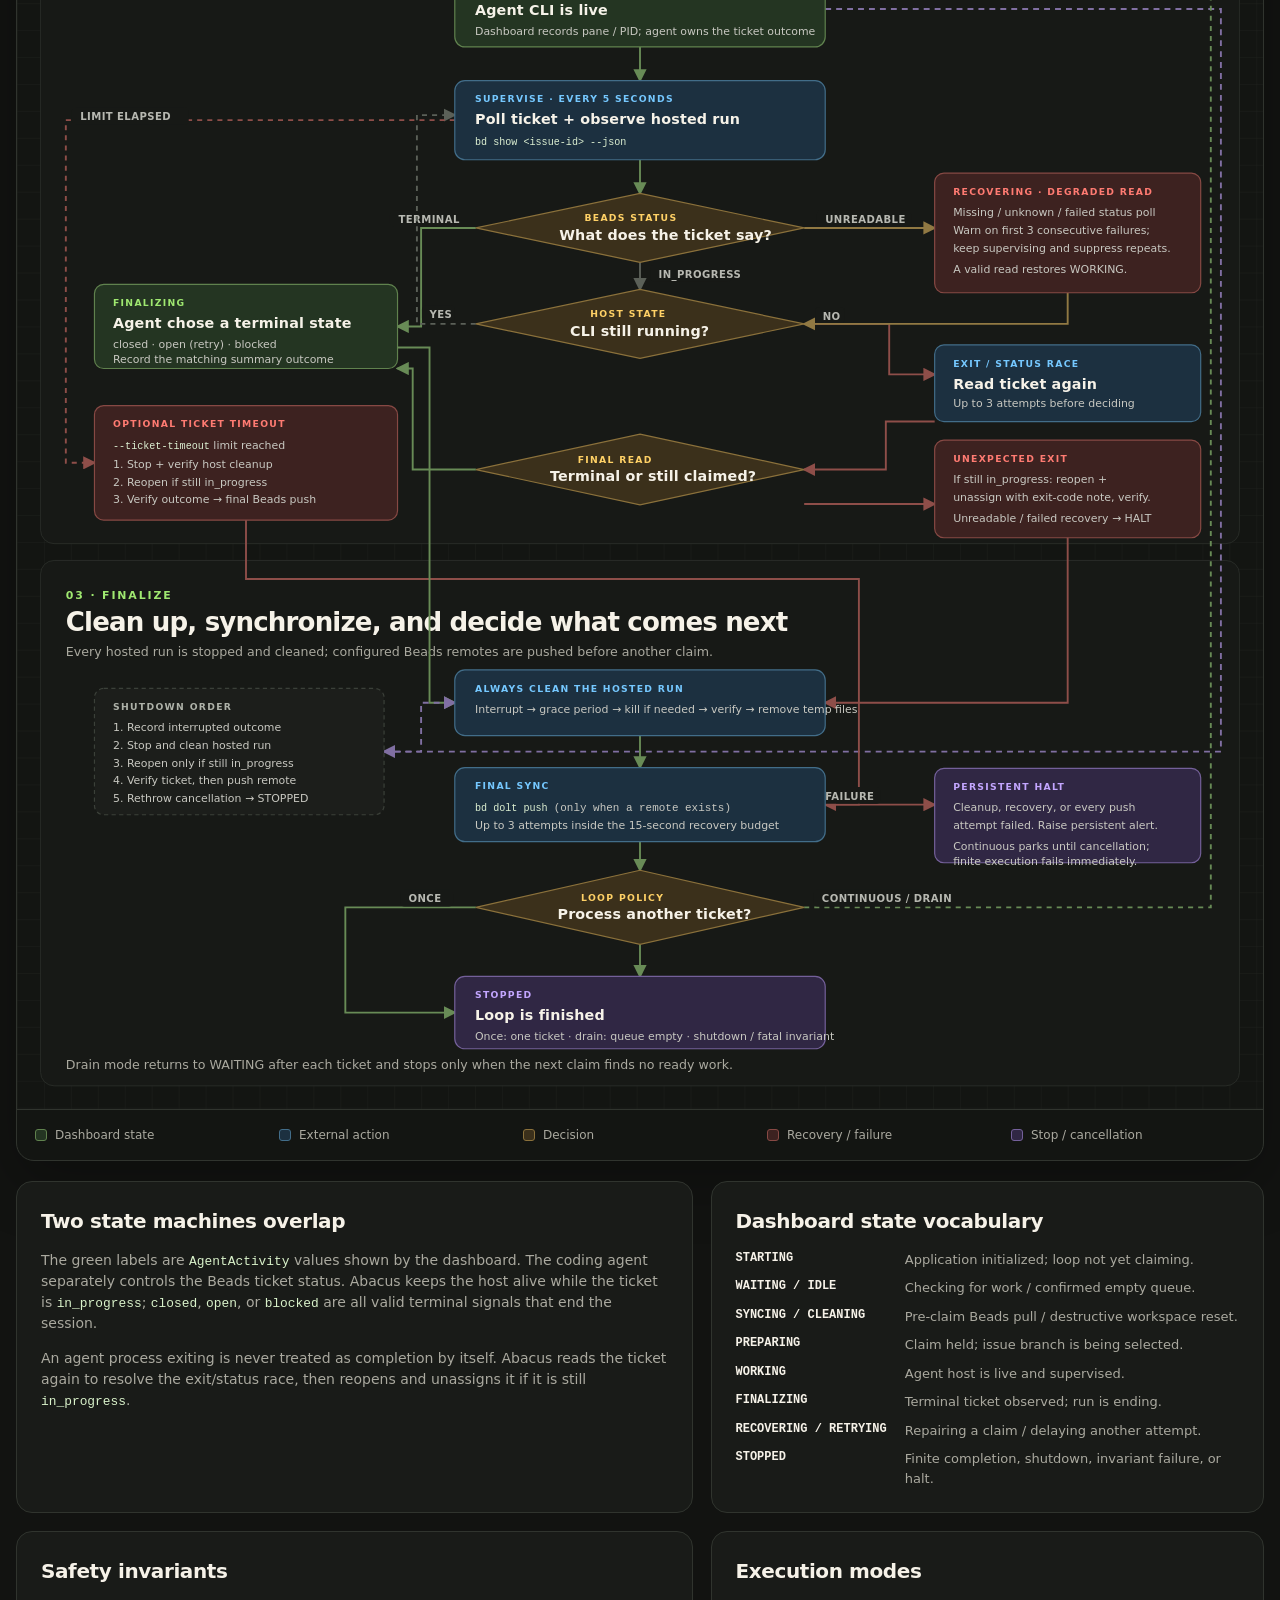
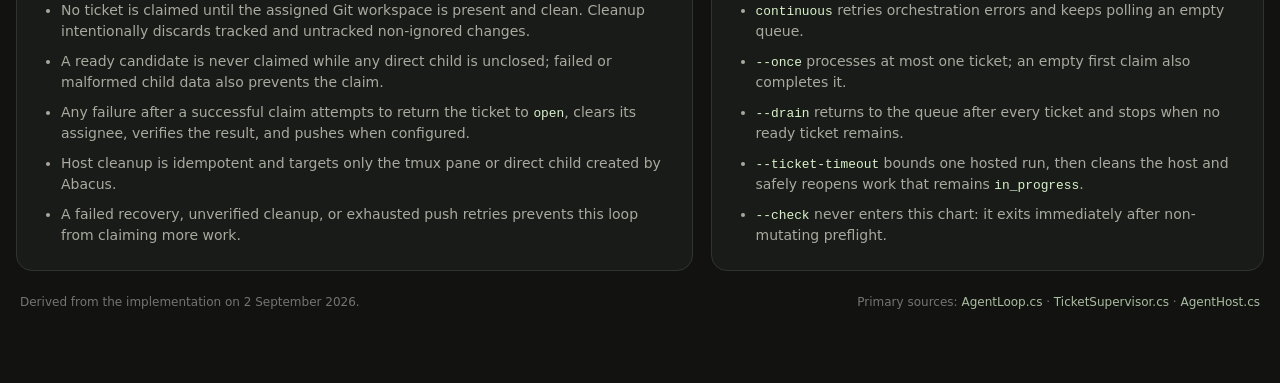
==== commit d97cd069: "Prevent claims of tickets with open children Inspect each selected ready candidate's direct children" ====
--- a/docs/agent-loop-flow.html
+++ b/docs/agent-loop-flow.html
@@ -300,7 +300,7 @@
     <section class="chart-shell" aria-label="Flowchart of a single Abacus agent loop">
       <svg id="flowchart" viewBox="0 0 1480 2850" role="img" aria-labelledby="chart-title chart-desc">
         <title id="chart-title">Flowchart of a single Abacus agent loop</title>
-        <desc id="chart-desc">The loop checks and cleans a workspace, optionally pulls Beads data, claims a ticket, prepares a branch, starts an agent, supervises ticket status and process state, recovers failures, cleans up, pushes Beads data, and either repeats or stops.</desc>
+        <desc id="chart-desc">The loop checks and cleans a workspace, optionally pulls Beads data, selects a ready ticket without unclosed children, claims it, prepares a branch, starts an agent, supervises ticket status and process state, recovers failures, cleans up, pushes Beads data, and either repeats or stops.</desc>
         <defs>
           <marker id="arrow" viewBox="0 0 10 10" refX="8.5" refY="5" markerWidth="7" markerHeight="7" orient="auto-start-reverse">
             <path d="M 0 0 L 10 5 L 0 10 z" fill="context-stroke"/>
@@ -421,9 +421,9 @@
 
         <g class="node action flow-item" data-path="happy idle crash shutdown">
           <rect class="body" x="520" y="610" width="440" height="94" rx="12"/>
-          <text class="node-kicker" x="544" y="636">ATOMIC CLAIM</text>
-          <text class="node-code" x="544" y="662">bd ready --claim --exclude-label gt:slot --json</text>
-          <text class="node-copy" x="544" y="684">Append configured label / type / priority filters.</text>
+          <text class="node-kicker" x="544" y="636">SELECT + ATOMIC CLAIM</text>
+          <text class="node-code" x="544" y="662">bd ready … · bd show &lt;id&gt; --children</text>
+          <text class="node-copy" x="544" y="684">Skip unclosed children · bd update &lt;id&gt; --claim</text>
           <text class="node-copy" x="544" y="700">Serialization conflicts retry internally with capped backoff + jitter.</text>
         </g>
 
@@ -767,6 +767,7 @@
         <h2>Safety invariants</h2>
         <ul>
           <li>No ticket is claimed until the assigned Git workspace is present and clean. Cleanup intentionally discards tracked and untracked non-ignored changes.</li>
+          <li>A ready candidate is never claimed while any direct child is unclosed; failed or malformed child data also prevents the claim.</li>
           <li>Any failure after a successful claim attempts to return the ticket to <code>open</code>, clears its assignee, verifies the result, and pushes when configured.</li>
           <li>Host cleanup is idempotent and targets only the tmux pane or direct child created by Abacus.</li>
           <li>A failed recovery, unverified cleanup, or exhausted push retries prevents this loop from claiming more work.</li>
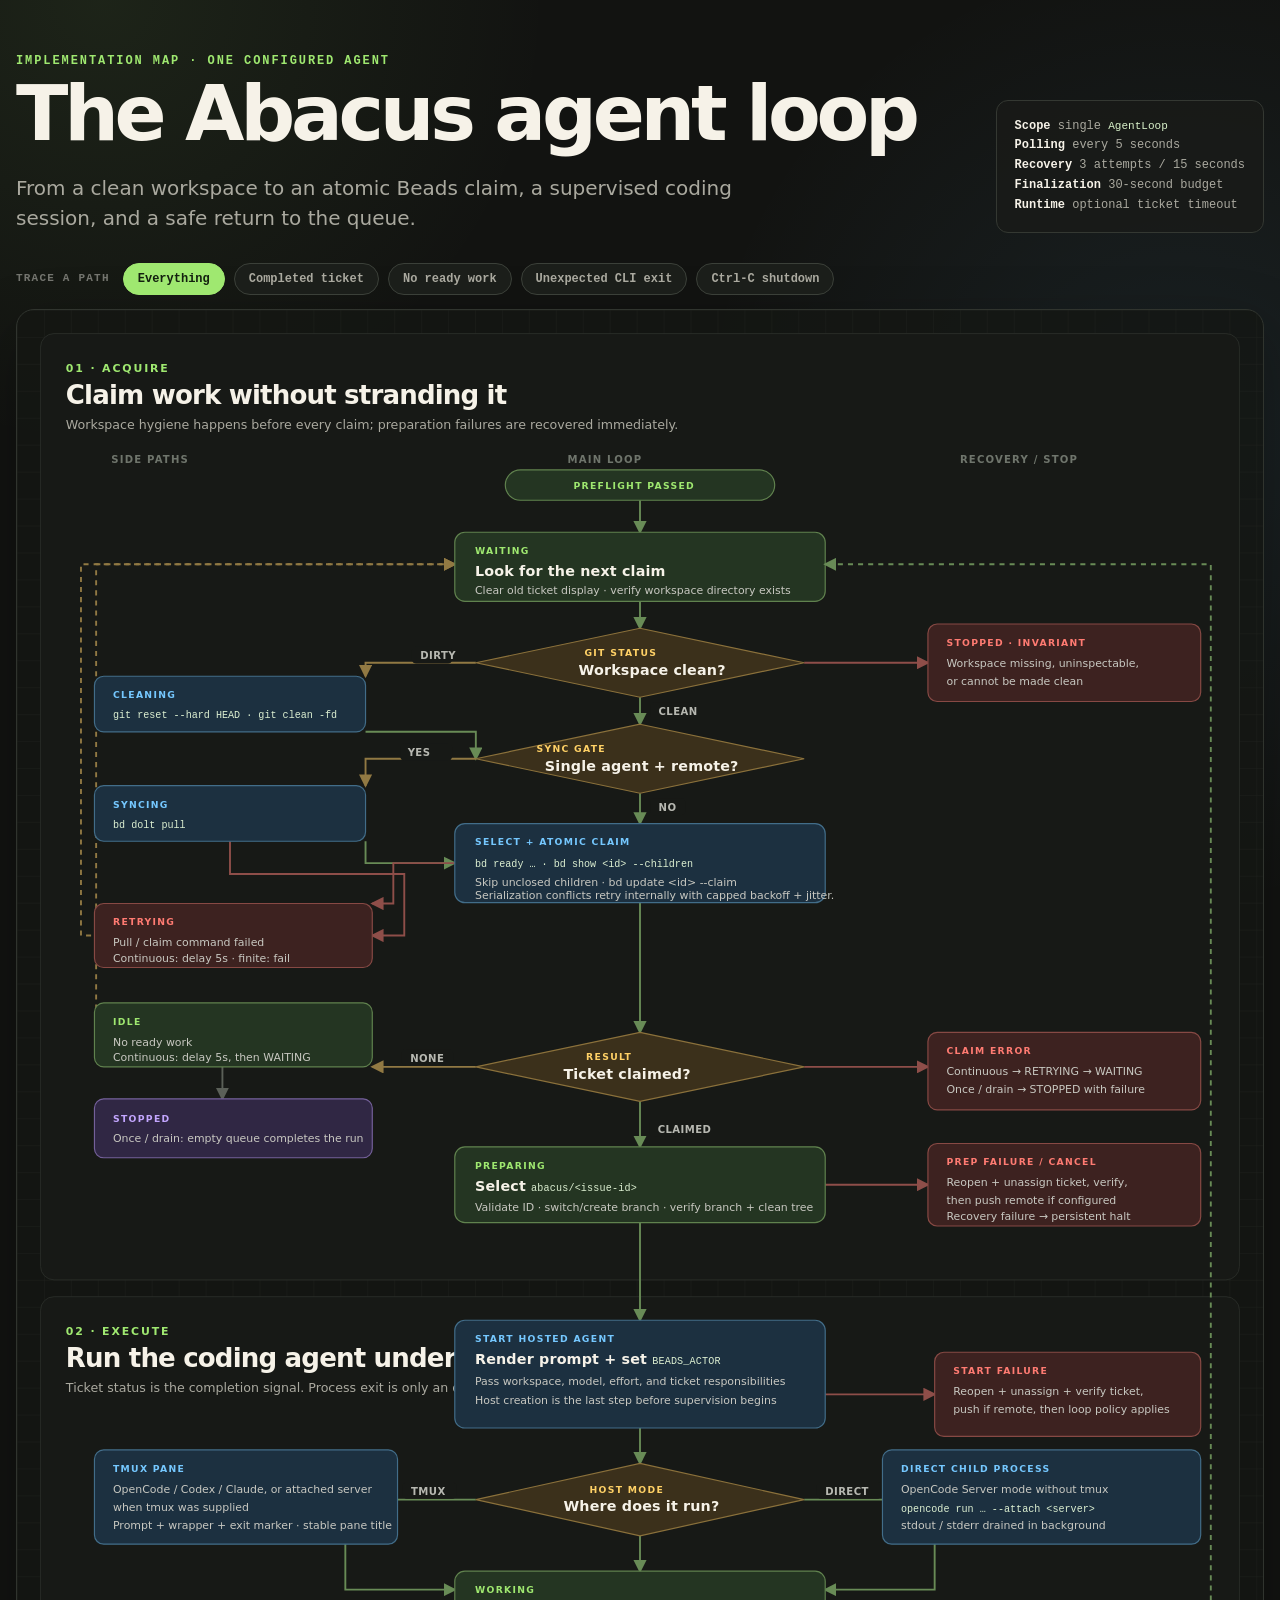
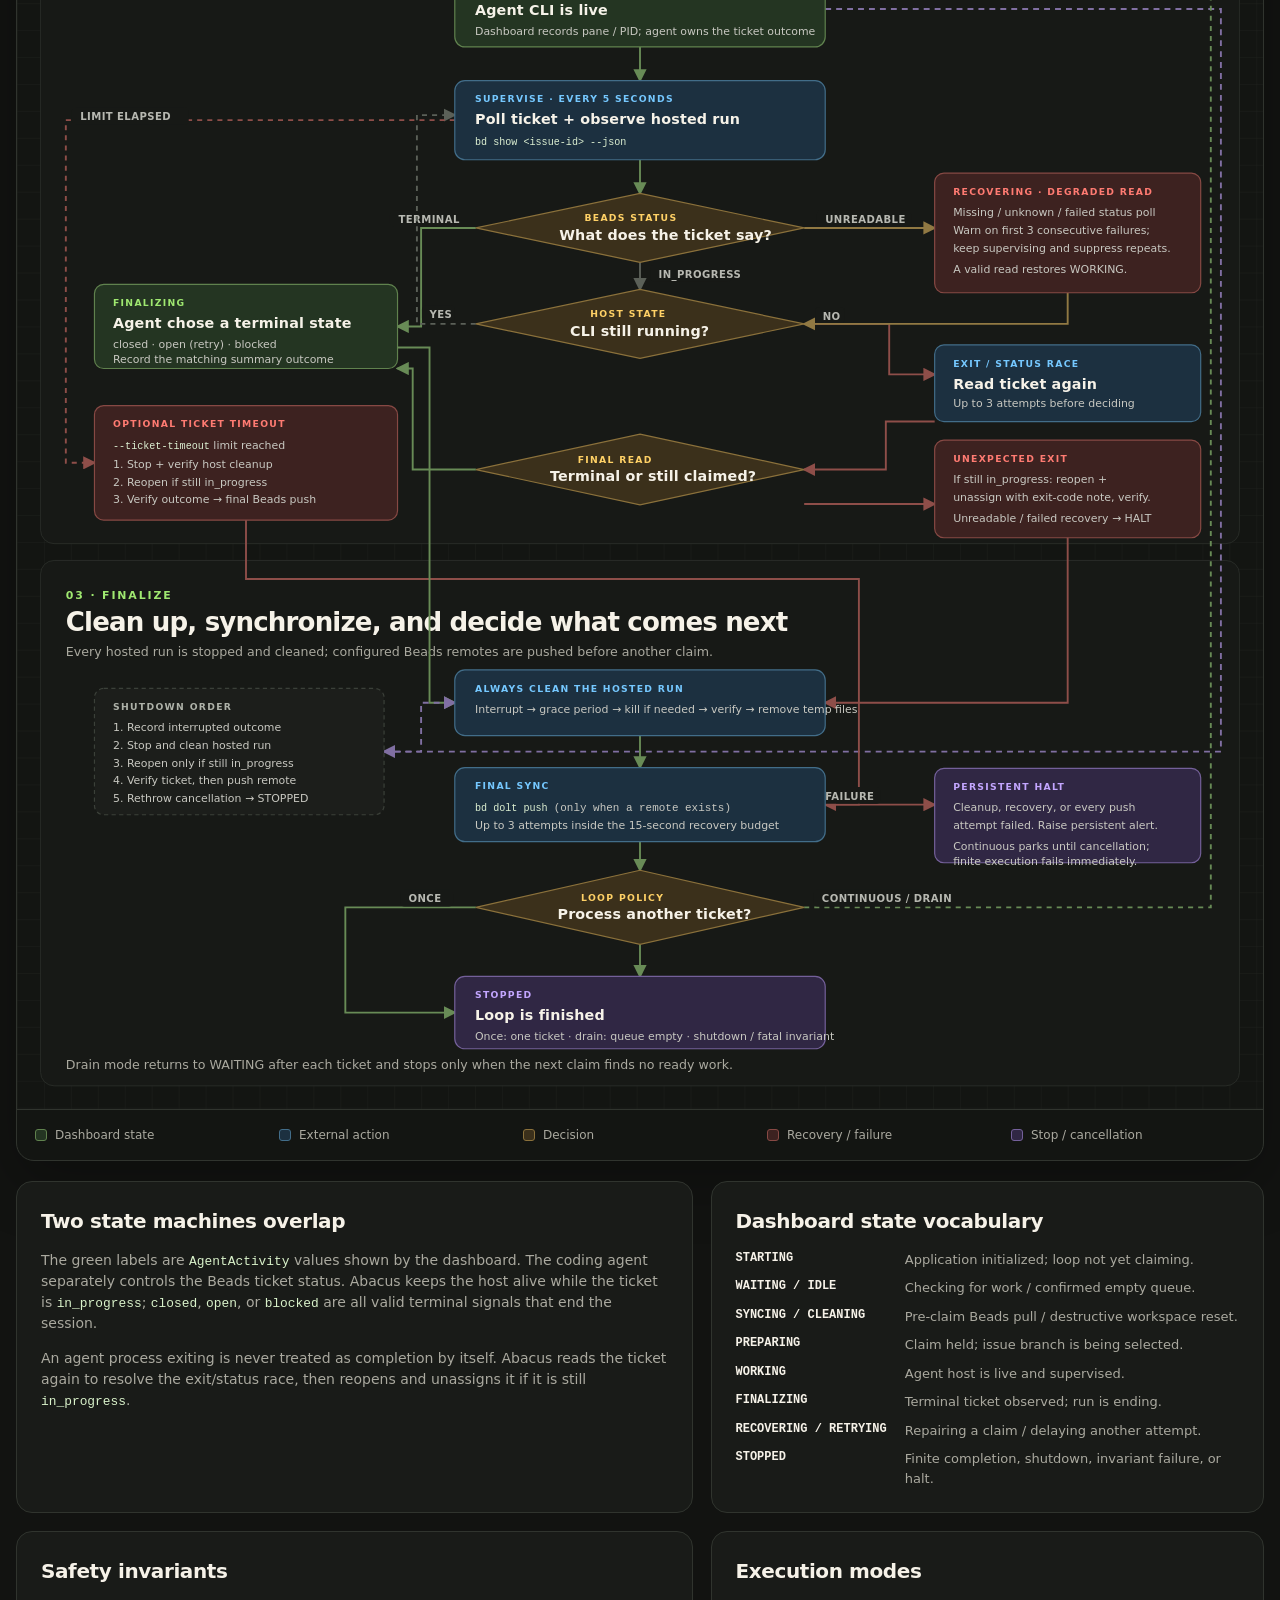
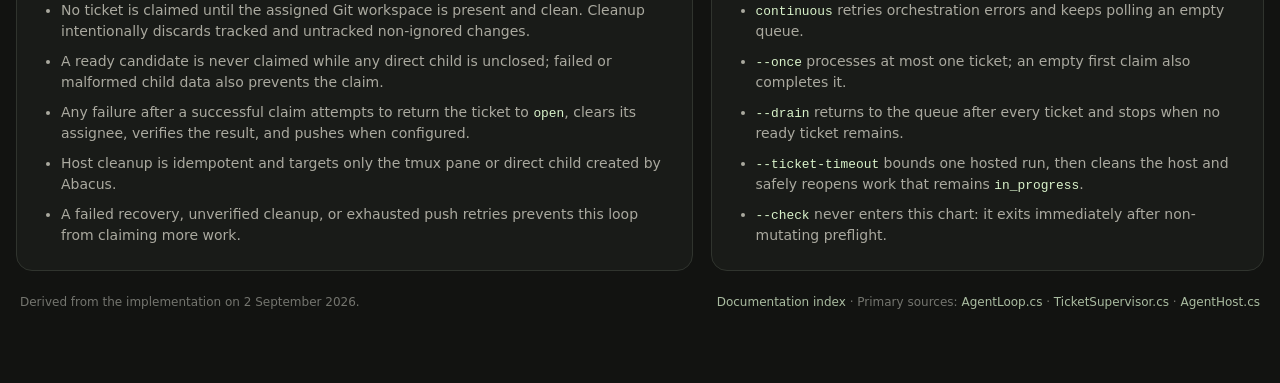
==== commit 73344fe3: "docs: reorganize Abacus documentation Turn the README into a concise project entry point and split d" ====
--- a/docs/agent-loop-flow.html
+++ b/docs/agent-loop-flow.html
@@ -788,7 +788,7 @@
 
     <footer>
       <span>Derived from the implementation on 2 September 2026.</span>
-      <span>Primary sources: <a href="../src/Abacus/AgentLoop.cs">AgentLoop.cs</a> · <a href="../src/Abacus/TicketSupervisor.cs">TicketSupervisor.cs</a> · <a href="../src/Abacus/AgentHost.cs">AgentHost.cs</a></span>
+      <span><a href="README.md">Documentation index</a> · Primary sources: <a href="../src/Abacus/AgentLoop.cs">AgentLoop.cs</a> · <a href="../src/Abacus/TicketSupervisor.cs">TicketSupervisor.cs</a> · <a href="../src/Abacus/AgentHost.cs">AgentHost.cs</a></span>
     </footer>
   </main>
 
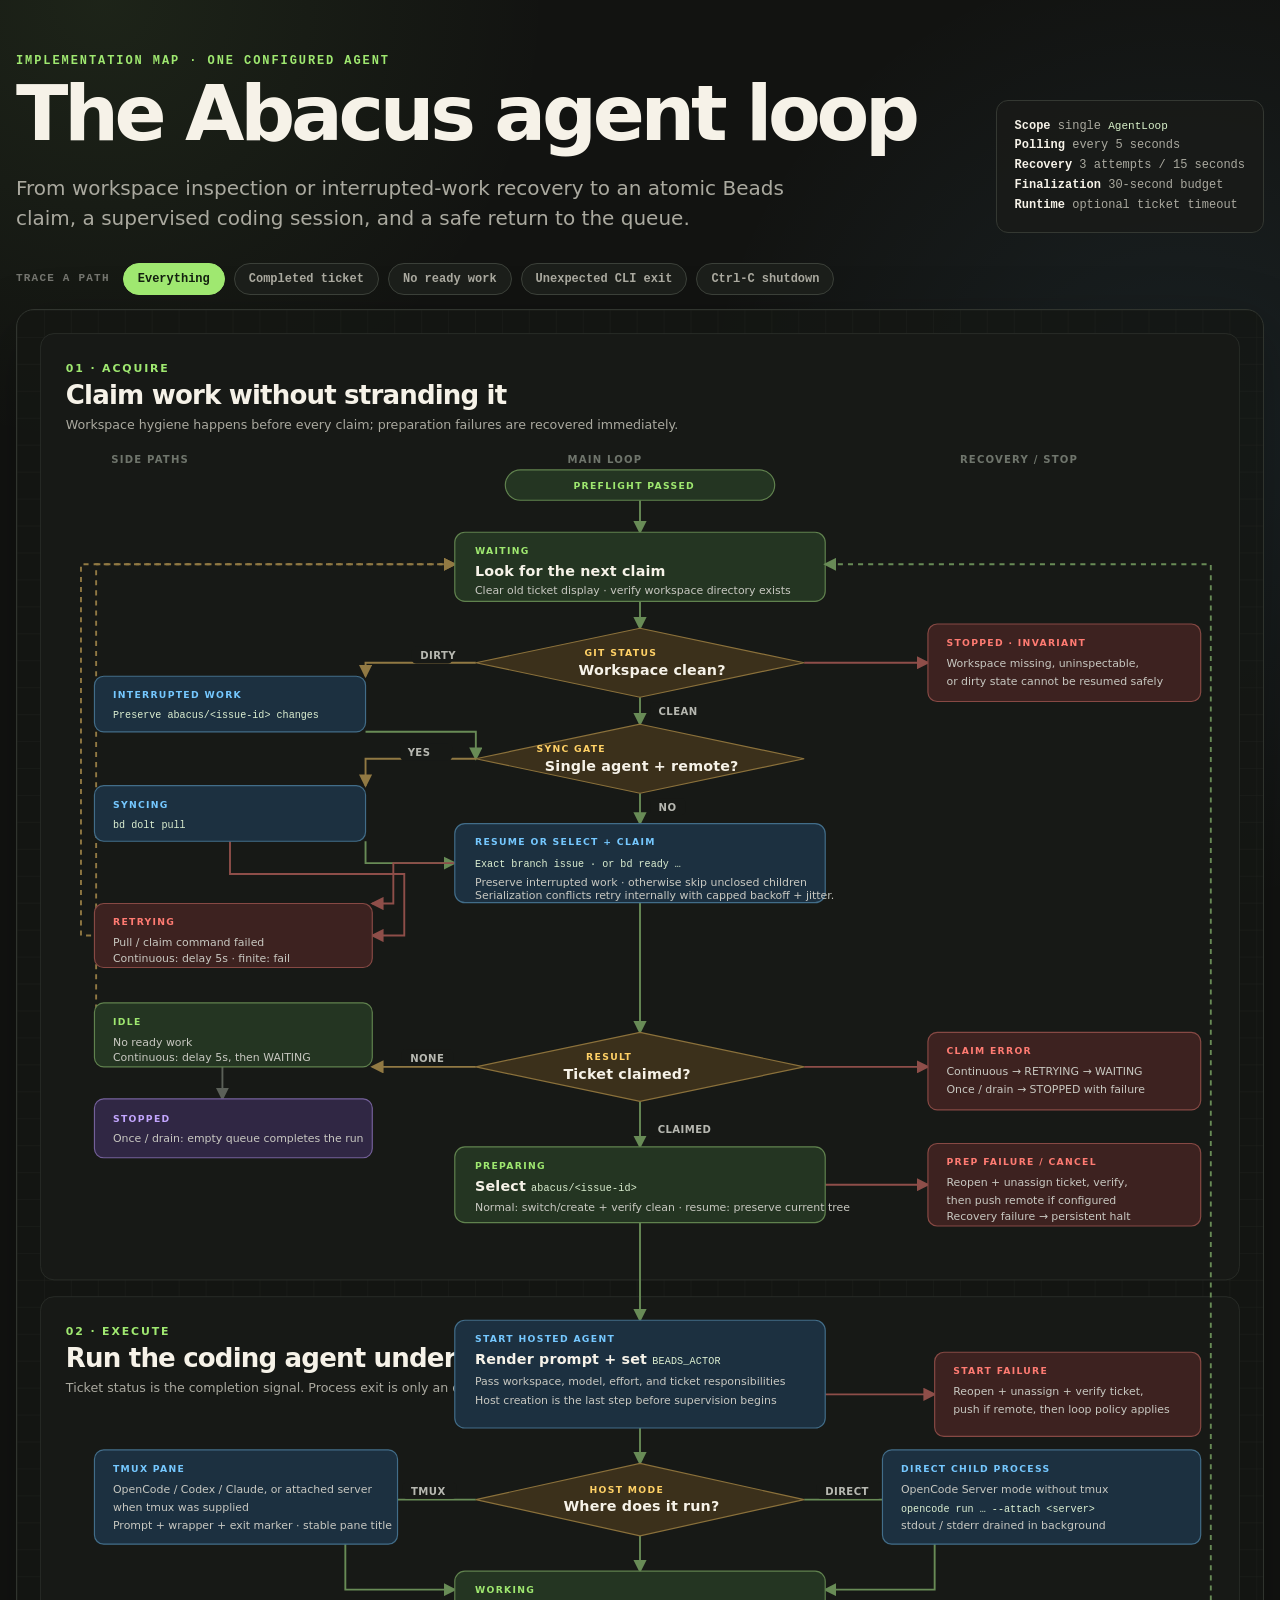
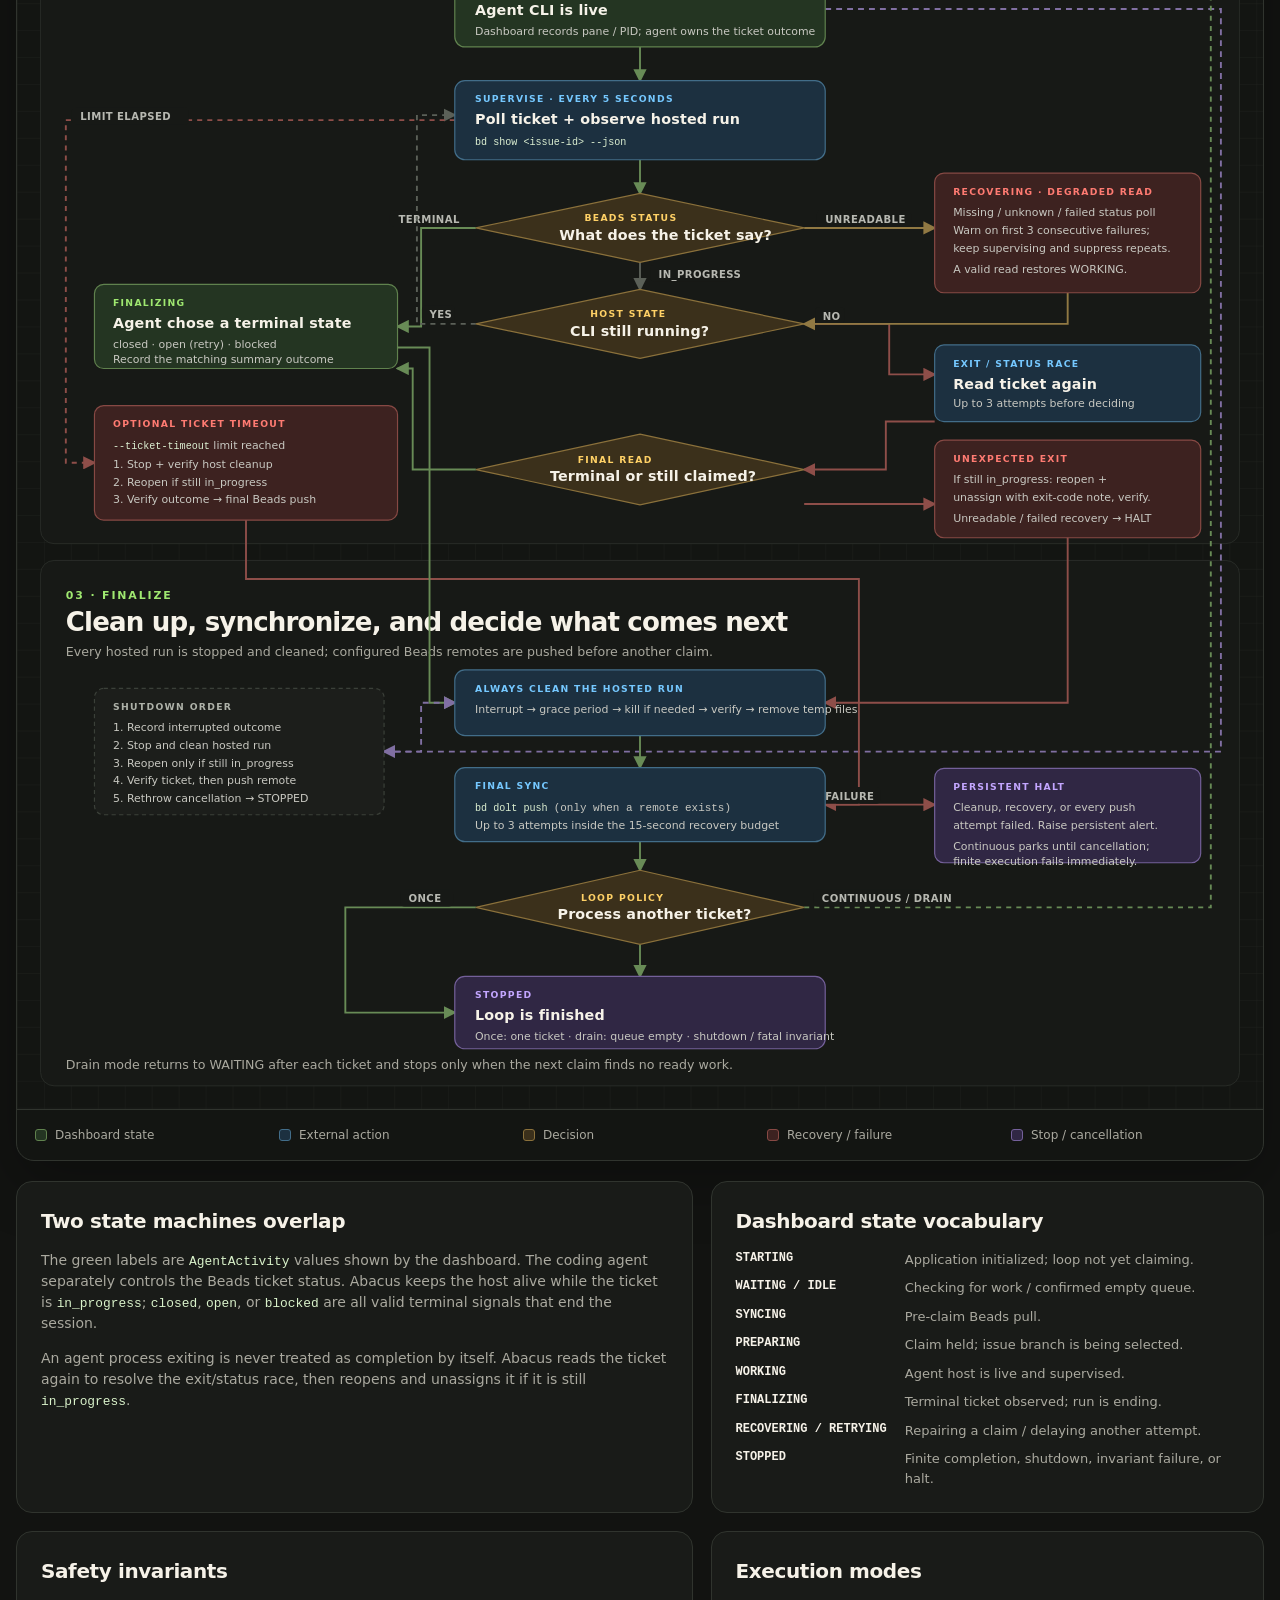
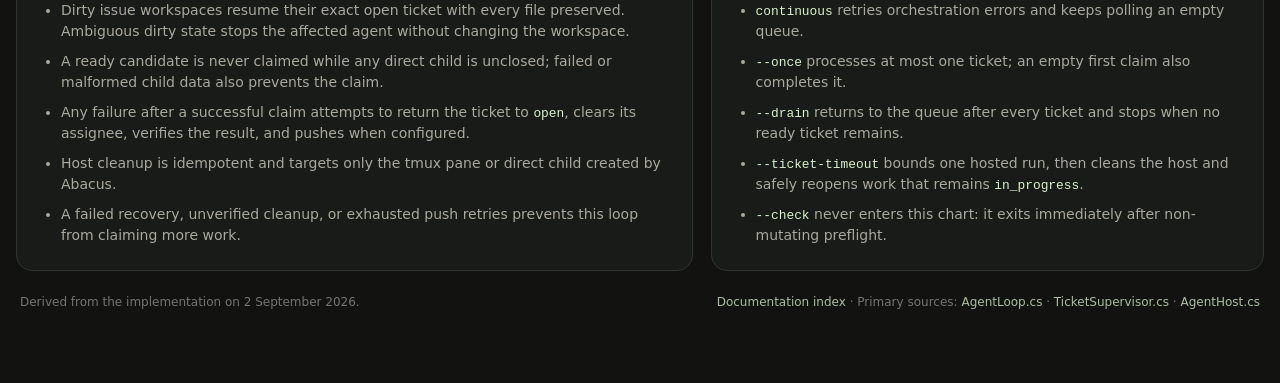
==== commit 6033bfab: "Preserve interrupted agent workspaces Resume the exact open Beads issue associated with a dirty Abac" ====
--- a/docs/agent-loop-flow.html
+++ b/docs/agent-loop-flow.html
@@ -277,7 +277,7 @@
       <div>
         <p class="eyebrow">Implementation map · one configured agent</p>
         <h1>The Abacus agent loop</h1>
-        <p class="lede">From a clean workspace to an atomic Beads claim, a supervised coding session, and a safe return to the queue.</p>
+        <p class="lede">From workspace inspection or interrupted-work recovery to an atomic Beads claim, a supervised coding session, and a safe return to the queue.</p>
       </div>
       <aside class="stamp" aria-label="Document scope">
         <strong>Scope</strong> single <code>AgentLoop</code><br>
@@ -300,7 +300,7 @@
     <section class="chart-shell" aria-label="Flowchart of a single Abacus agent loop">
       <svg id="flowchart" viewBox="0 0 1480 2850" role="img" aria-labelledby="chart-title chart-desc">
         <title id="chart-title">Flowchart of a single Abacus agent loop</title>
-        <desc id="chart-desc">The loop checks and cleans a workspace, optionally pulls Beads data, selects a ready ticket without unclosed children, claims it, prepares a branch, starts an agent, supervises ticket status and process state, recovers failures, cleans up, pushes Beads data, and either repeats or stops.</desc>
+        <desc id="chart-desc">The loop inspects a workspace, preserves and resumes interrupted issue work when present, optionally pulls Beads data, otherwise selects a ready ticket without unclosed children, claims it, prepares a branch, starts an agent, supervises ticket status and process state, recovers failures, cleans up the host, pushes Beads data, and either repeats or stops.</desc>
         <defs>
           <marker id="arrow" viewBox="0 0 10 10" refX="8.5" refY="5" markerWidth="7" markerHeight="7" orient="auto-start-reverse">
             <path d="M 0 0 L 10 5 L 0 10 z" fill="context-stroke"/>
@@ -403,8 +403,8 @@
 
         <g class="node action flow-item" data-path="happy idle crash shutdown">
           <rect class="body" x="92" y="435" width="322" height="66" rx="11"/>
-          <text class="node-kicker" x="114" y="461">CLEANING</text>
-          <text class="node-code" x="114" y="485">git reset --hard HEAD · git clean -fd</text>
+          <text class="node-kicker" x="114" y="461">INTERRUPTED WORK</text>
+          <text class="node-code" x="114" y="485">Preserve abacus/&lt;issue-id&gt; changes</text>
         </g>
 
         <g class="node decision flow-item" data-path="happy idle crash shutdown">
@@ -421,9 +421,9 @@
 
         <g class="node action flow-item" data-path="happy idle crash shutdown">
           <rect class="body" x="520" y="610" width="440" height="94" rx="12"/>
-          <text class="node-kicker" x="544" y="636">SELECT + ATOMIC CLAIM</text>
-          <text class="node-code" x="544" y="662">bd ready … · bd show &lt;id&gt; --children</text>
-          <text class="node-copy" x="544" y="684">Skip unclosed children · bd update &lt;id&gt; --claim</text>
+          <text class="node-kicker" x="544" y="636">RESUME OR SELECT + CLAIM</text>
+          <text class="node-code" x="544" y="662">Exact branch issue · or bd ready …</text>
+          <text class="node-copy" x="544" y="684">Preserve interrupted work · otherwise skip unclosed children</text>
           <text class="node-copy" x="544" y="700">Serialization conflicts retry internally with capped backoff + jitter.</text>
         </g>
 
@@ -457,14 +457,14 @@
           <rect class="body" x="520" y="994" width="440" height="90" rx="12"/>
           <text class="node-kicker" x="544" y="1020">PREPARING</text>
           <text class="node-title" x="544" y="1046">Select <tspan class="node-code">abacus/&lt;issue-id&gt;</tspan></text>
-          <text class="node-copy" x="544" y="1070">Validate ID · switch/create branch · verify branch + clean tree</text>
+          <text class="node-copy" x="544" y="1070">Normal: switch/create + verify clean · resume: preserve current tree</text>
         </g>
 
         <g class="node recovery flow-item" data-path="happy idle crash shutdown">
           <rect class="body" x="1082" y="373" width="324" height="92" rx="11"/>
           <text class="node-kicker" x="1104" y="399">STOPPED · INVARIANT</text>
           <text class="node-copy" x="1104" y="424">Workspace missing, uninspectable,</text>
-          <text class="node-copy" x="1104" y="445">or cannot be made clean</text>
+          <text class="node-copy" x="1104" y="445">or dirty state cannot be resumed safely</text>
         </g>
 
         <g class="node recovery flow-item" data-path="happy idle crash shutdown">
@@ -754,7 +754,7 @@
         <dl class="state-table">
           <dt>STARTING</dt><dd>Application initialized; loop not yet claiming.</dd>
           <dt>WAITING / IDLE</dt><dd>Checking for work / confirmed empty queue.</dd>
-          <dt>SYNCING / CLEANING</dt><dd>Pre-claim Beads pull / destructive workspace reset.</dd>
+          <dt>SYNCING</dt><dd>Pre-claim Beads pull.</dd>
           <dt>PREPARING</dt><dd>Claim held; issue branch is being selected.</dd>
           <dt>WORKING</dt><dd>Agent host is live and supervised.</dd>
           <dt>FINALIZING</dt><dd>Terminal ticket observed; run is ending.</dd>
@@ -766,7 +766,7 @@
       <article class="card">
         <h2>Safety invariants</h2>
         <ul>
-          <li>No ticket is claimed until the assigned Git workspace is present and clean. Cleanup intentionally discards tracked and untracked non-ignored changes.</li>
+          <li>Dirty issue workspaces resume their exact open ticket with every file preserved. Ambiguous dirty state stops the affected agent without changing the workspace.</li>
           <li>A ready candidate is never claimed while any direct child is unclosed; failed or malformed child data also prevents the claim.</li>
           <li>Any failure after a successful claim attempts to return the ticket to <code>open</code>, clears its assignee, verifies the result, and pushes when configured.</li>
           <li>Host cleanup is idempotent and targets only the tmux pane or direct child created by Abacus.</li>
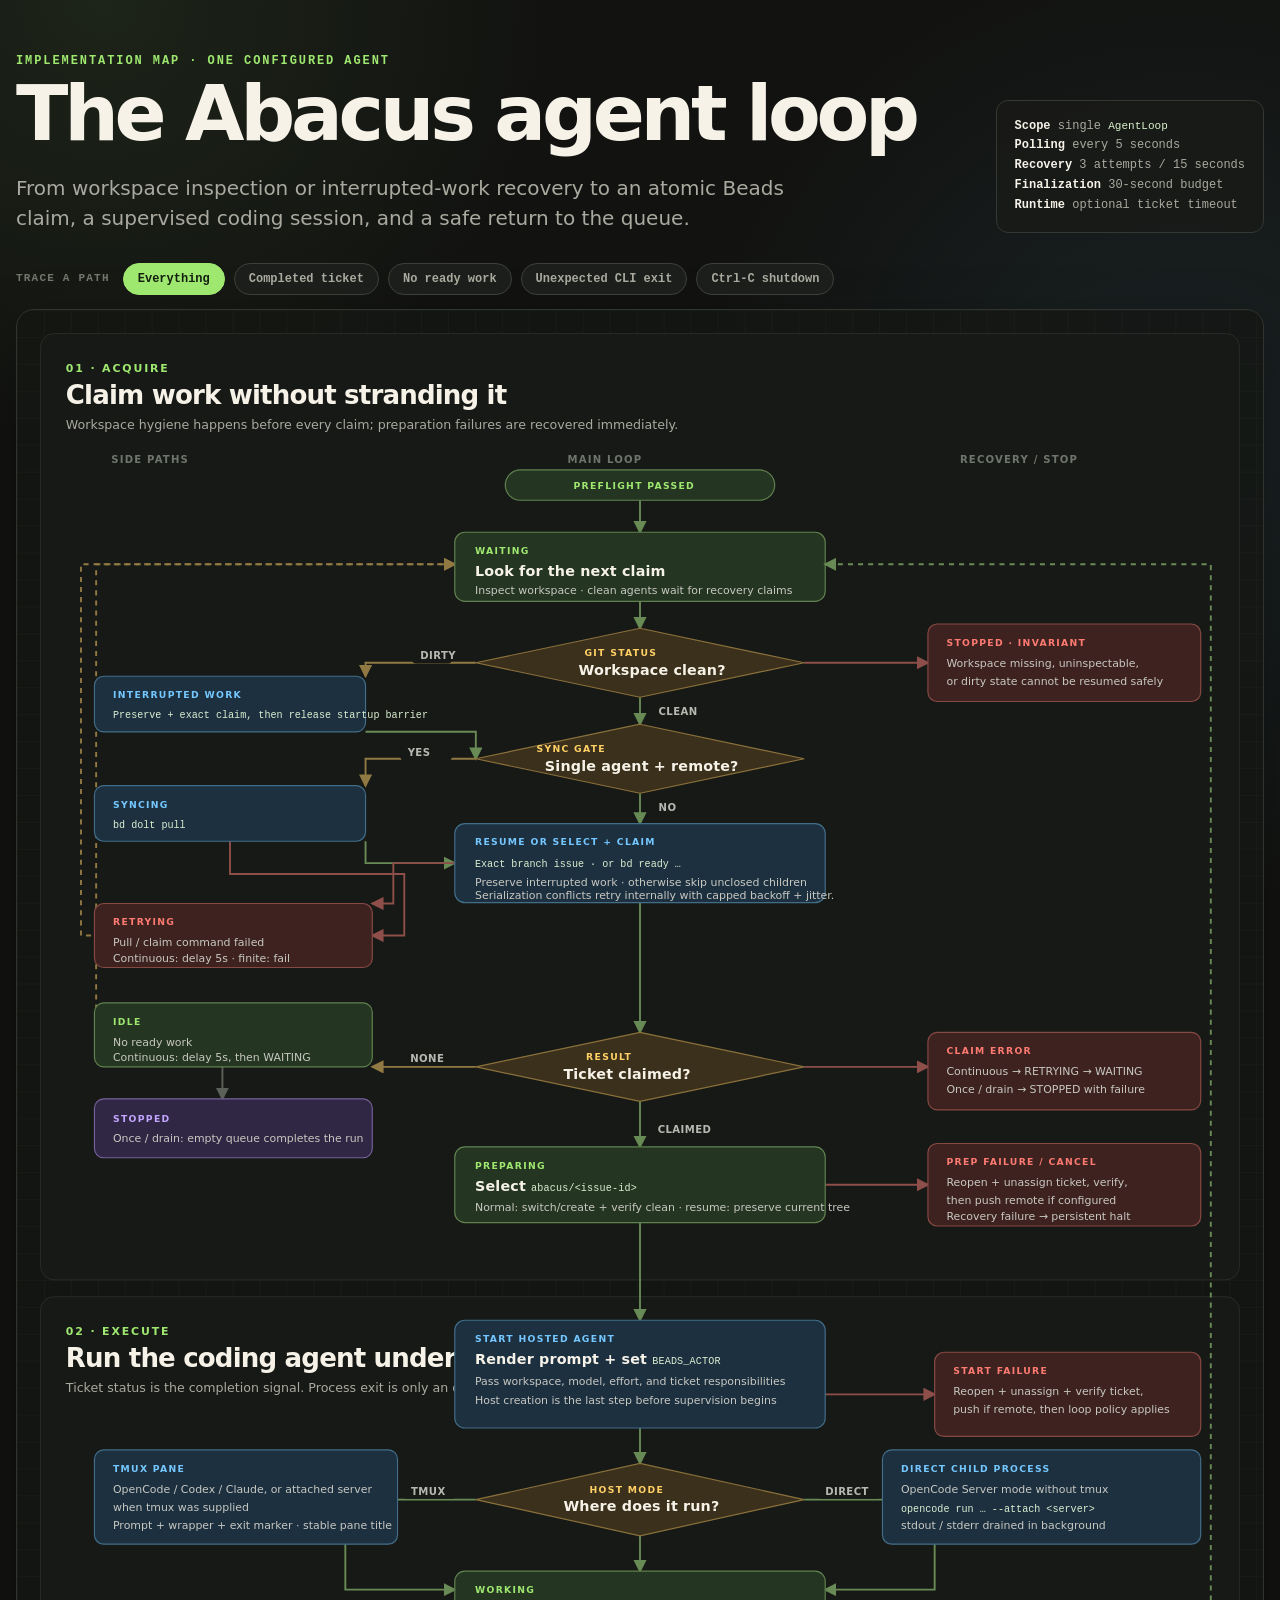
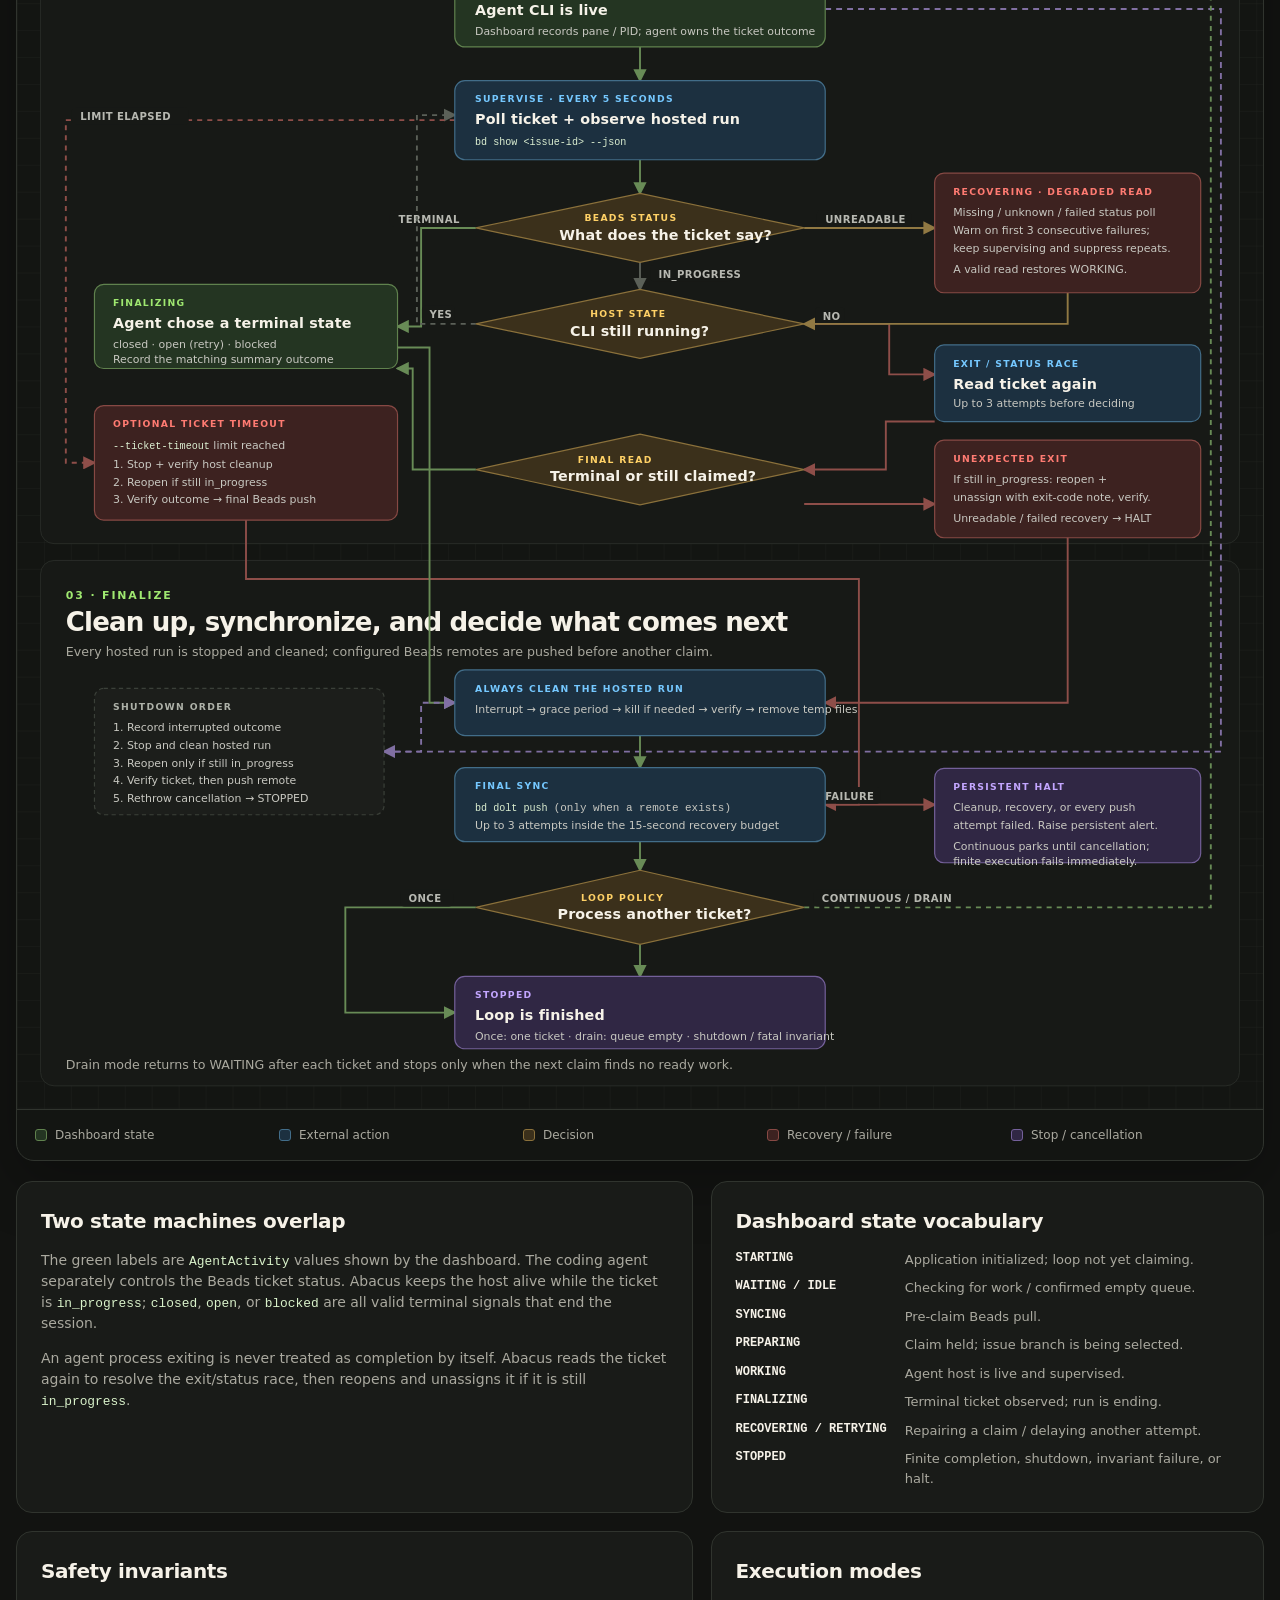
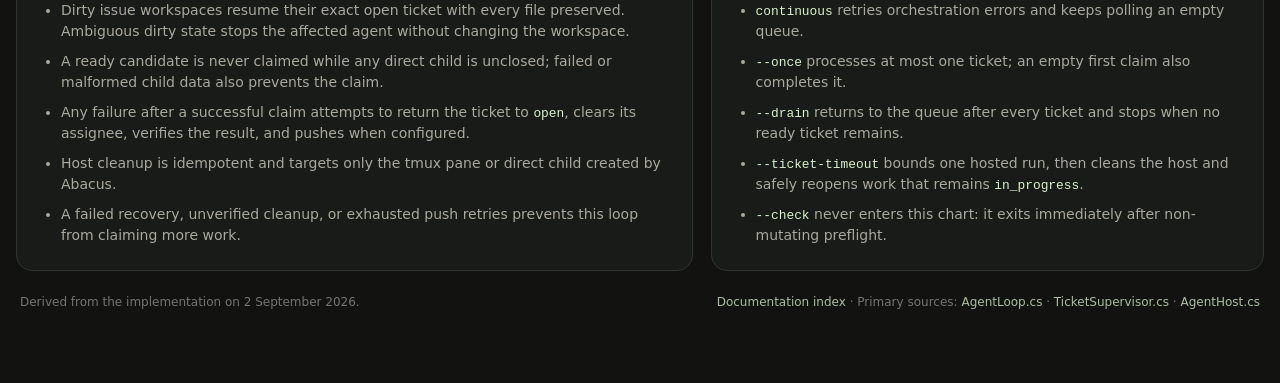
==== commit edec1da5: "Reserve interrupted tickets before normal dispatch Hold clean agents at a shared startup barrier unt" ====
--- a/docs/agent-loop-flow.html
+++ b/docs/agent-loop-flow.html
@@ -392,7 +392,7 @@
           <rect class="body" x="520" y="264" width="440" height="82" rx="12"/>
           <text class="node-kicker" x="544" y="290">WAITING</text>
           <text class="node-title" x="544" y="316">Look for the next claim</text>
-          <text class="node-copy" x="544" y="337">Clear old ticket display · verify workspace directory exists</text>
+          <text class="node-copy" x="544" y="337">Inspect workspace · clean agents wait for recovery claims</text>
         </g>
 
         <g class="node decision flow-item" data-path="happy idle crash shutdown">
@@ -404,7 +404,7 @@
         <g class="node action flow-item" data-path="happy idle crash shutdown">
           <rect class="body" x="92" y="435" width="322" height="66" rx="11"/>
           <text class="node-kicker" x="114" y="461">INTERRUPTED WORK</text>
-          <text class="node-code" x="114" y="485">Preserve abacus/&lt;issue-id&gt; changes</text>
+          <text class="node-code" x="114" y="485">Preserve + exact claim, then release startup barrier</text>
         </g>
 
         <g class="node decision flow-item" data-path="happy idle crash shutdown">
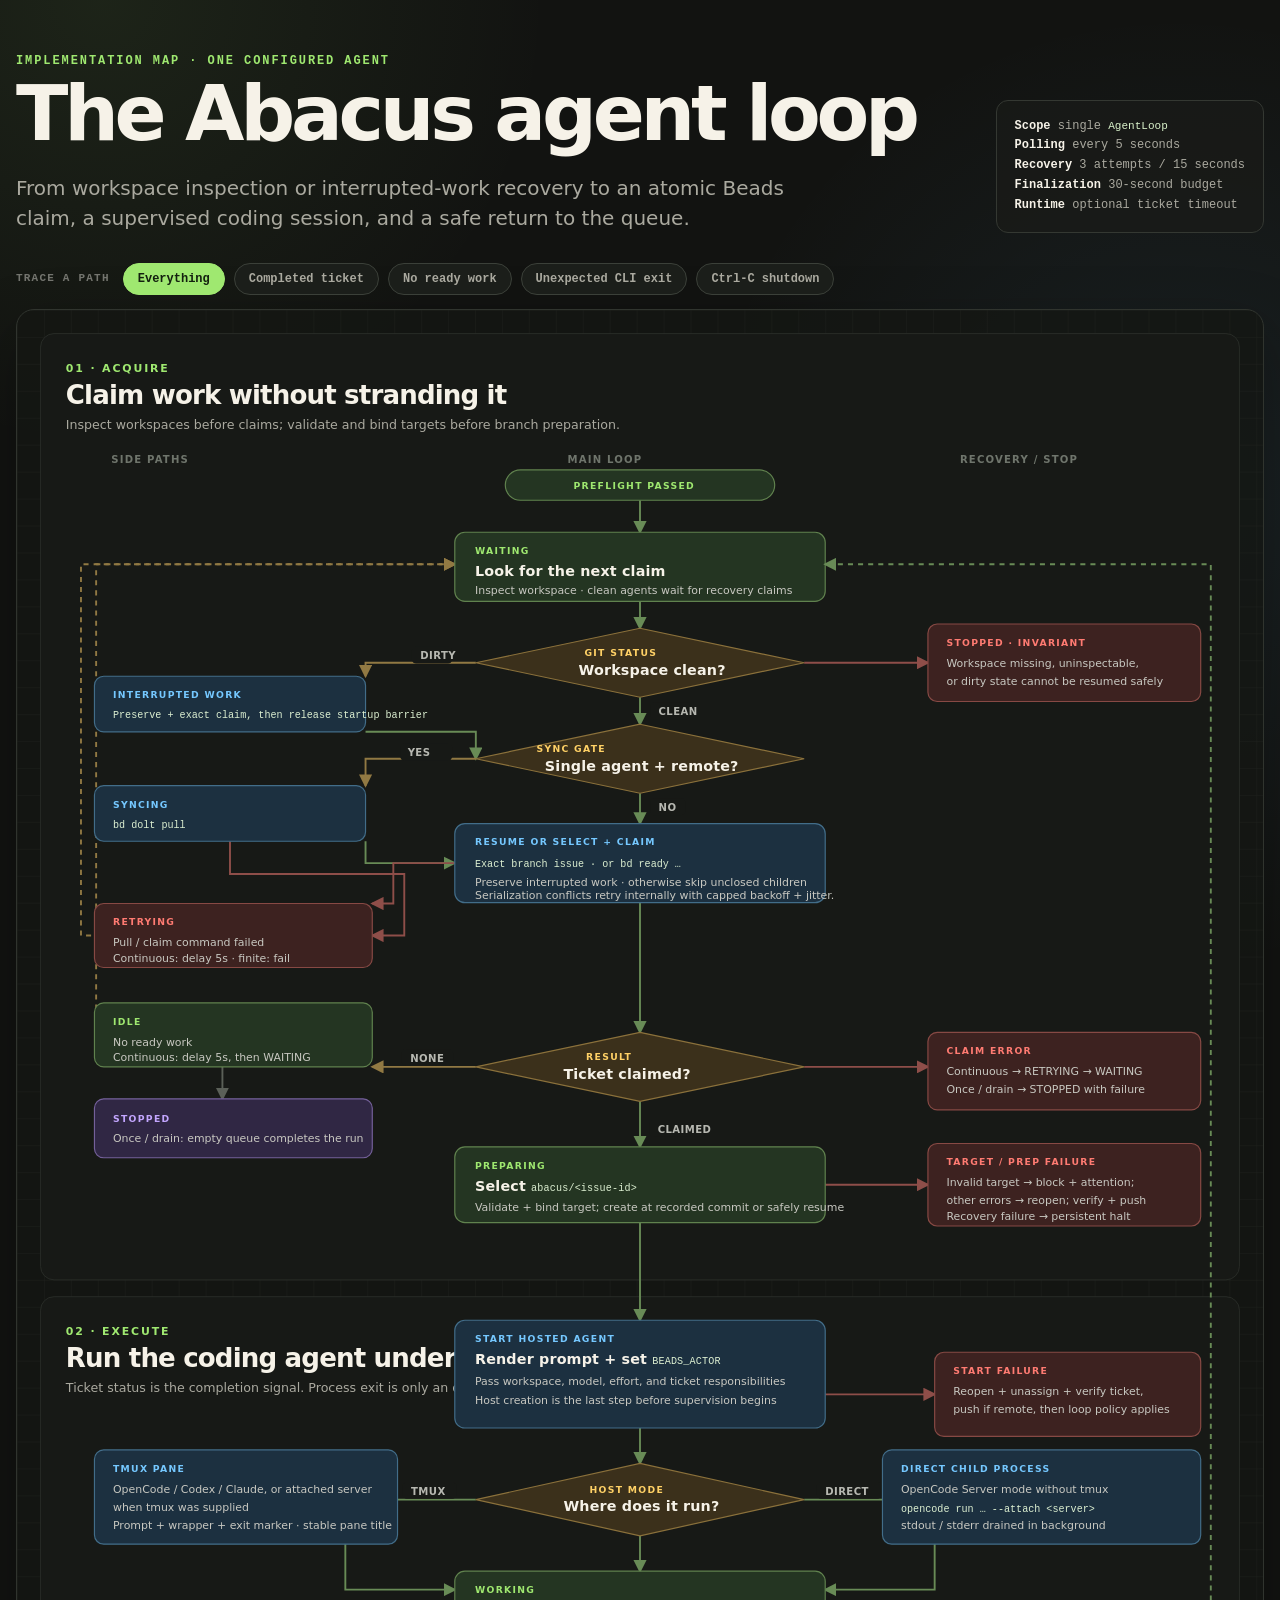
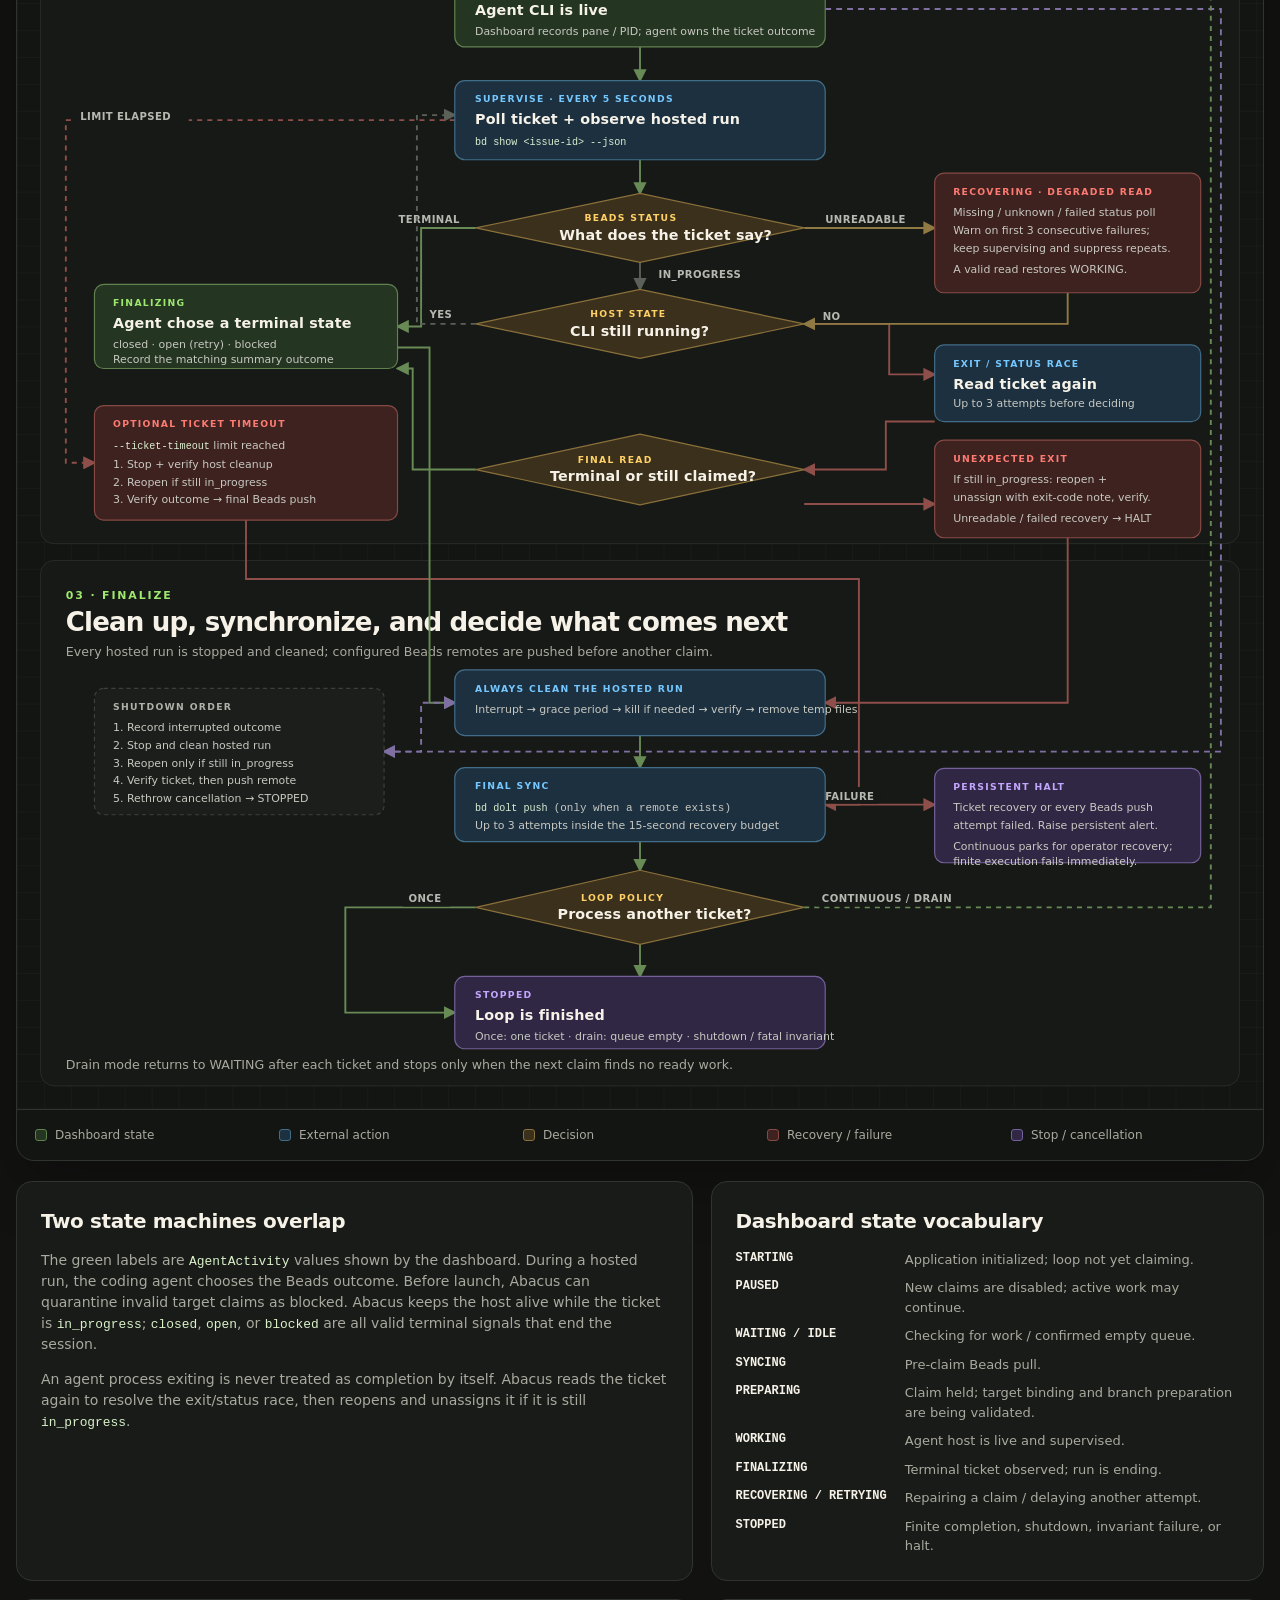
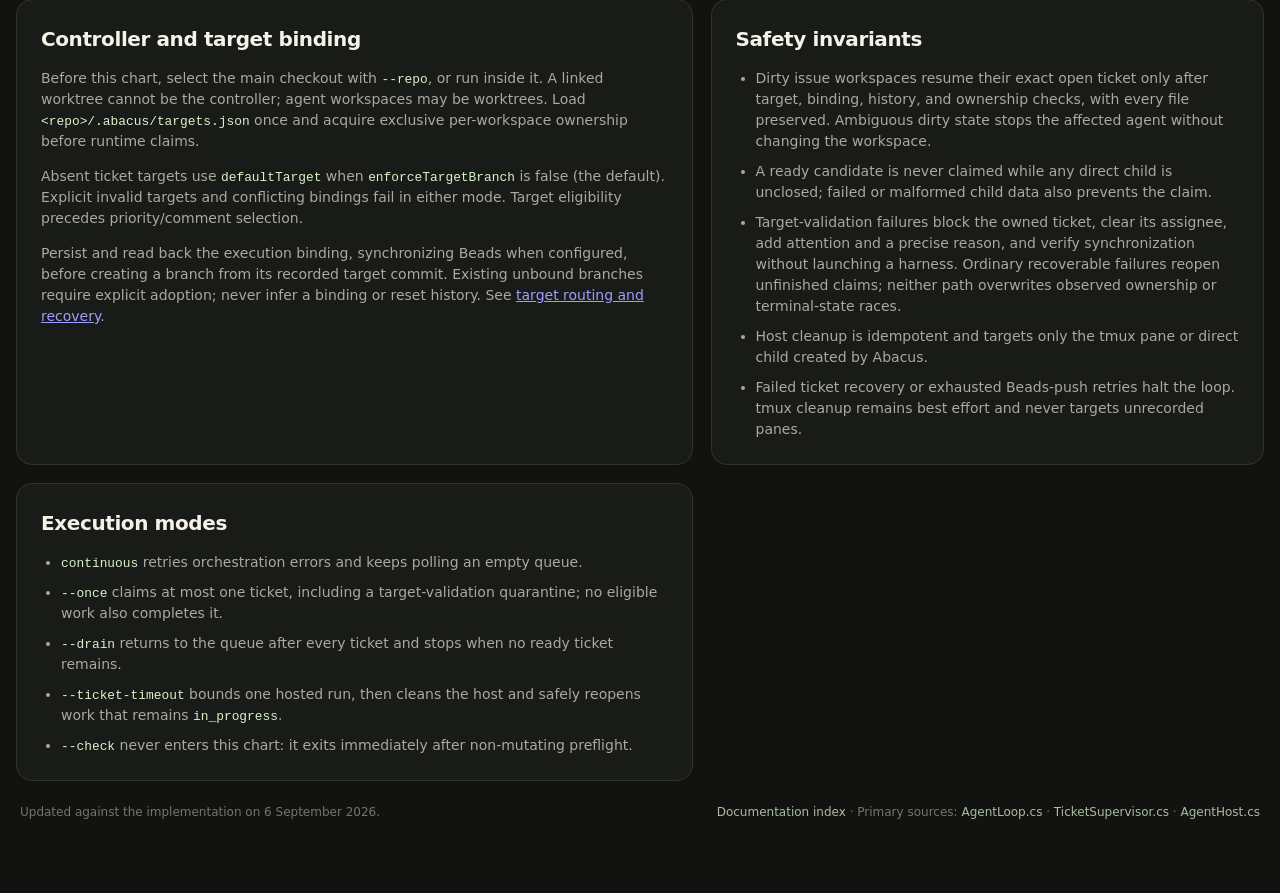
==== commit 198031d9: "Align documentation with target routing and repository selection Replace outdated main-only and mand" ====
--- a/docs/agent-loop-flow.html
+++ b/docs/agent-loop-flow.html
@@ -317,7 +317,7 @@
 
         <text class="section-kicker" x="58" y="74">01 · ACQUIRE</text>
         <text class="section-title" x="58" y="112">Claim work without stranding it</text>
-        <text class="section-copy" x="58" y="141">Workspace hygiene happens before every claim; preparation failures are recovered immediately.</text>
+        <text class="section-copy" x="58" y="141">Inspect workspaces before claims; validate and bind targets before branch preparation.</text>
 
         <text class="section-kicker" x="58" y="1218">02 · EXECUTE</text>
         <text class="section-title" x="58" y="1256">Run the coding agent under supervision</text>
@@ -457,7 +457,7 @@
           <rect class="body" x="520" y="994" width="440" height="90" rx="12"/>
           <text class="node-kicker" x="544" y="1020">PREPARING</text>
           <text class="node-title" x="544" y="1046">Select <tspan class="node-code">abacus/&lt;issue-id&gt;</tspan></text>
-          <text class="node-copy" x="544" y="1070">Normal: switch/create + verify clean · resume: preserve current tree</text>
+          <text class="node-copy" x="544" y="1070">Validate + bind target; create at recorded commit or safely resume</text>
         </g>
 
         <g class="node recovery flow-item" data-path="happy idle crash shutdown">
@@ -476,9 +476,9 @@
 
         <g class="node recovery flow-item" data-path="happy crash shutdown">
           <rect class="body" x="1082" y="990" width="324" height="98" rx="11"/>
-          <text class="node-kicker" x="1104" y="1016">PREP FAILURE / CANCEL</text>
-          <text class="node-copy" x="1104" y="1041">Reopen + unassign ticket, verify,</text>
-          <text class="node-copy" x="1104" y="1062">then push remote if configured</text>
+          <text class="node-kicker" x="1104" y="1016">TARGET / PREP FAILURE</text>
+          <text class="node-copy" x="1104" y="1041">Invalid target → block + attention;</text>
+          <text class="node-copy" x="1104" y="1062">other errors → reopen; verify + push</text>
           <text class="node-copy" x="1104" y="1081">Recovery failure → persistent halt</text>
         </g>
 
@@ -707,9 +707,9 @@
         <g class="node stop flow-item" data-path="happy crash shutdown">
           <rect class="body" x="1090" y="2445" width="316" height="112" rx="11"/>
           <text class="node-kicker" x="1112" y="2471">PERSISTENT HALT</text>
-          <text class="node-copy" x="1112" y="2496">Cleanup, recovery, or every push</text>
+          <text class="node-copy" x="1112" y="2496">Ticket recovery or every Beads push</text>
           <text class="node-copy" x="1112" y="2517">attempt failed. Raise persistent alert.</text>
-          <text class="node-copy" x="1112" y="2542">Continuous parks until cancellation;</text>
+          <text class="node-copy" x="1112" y="2542">Continuous parks for operator recovery;</text>
           <text class="node-copy" x="1112" y="2560">finite execution fails immediately.</text>
         </g>
 
@@ -745,7 +745,7 @@
     <section class="notes-grid" aria-label="Supporting notes">
       <article class="card">
         <h2>Two state machines overlap</h2>
-        <p>The green labels are <code>AgentActivity</code> values shown by the dashboard. The coding agent separately controls the Beads ticket status. Abacus keeps the host alive while the ticket is <code>in_progress</code>; <code>closed</code>, <code>open</code>, or <code>blocked</code> are all valid terminal signals that end the session.</p>
+        <p>The green labels are <code>AgentActivity</code> values shown by the dashboard. During a hosted run, the coding agent chooses the Beads outcome. Before launch, Abacus can quarantine invalid target claims as blocked. Abacus keeps the host alive while the ticket is <code>in_progress</code>; <code>closed</code>, <code>open</code>, or <code>blocked</code> are all valid terminal signals that end the session.</p>
         <p>An agent process exiting is never treated as completion by itself. Abacus reads the ticket again to resolve the exit/status race, then reopens and unassigns it if it is still <code>in_progress</code>.</p>
       </article>
 
@@ -753,9 +753,10 @@
         <h2>Dashboard state vocabulary</h2>
         <dl class="state-table">
           <dt>STARTING</dt><dd>Application initialized; loop not yet claiming.</dd>
+          <dt>PAUSED</dt><dd>New claims are disabled; active work may continue.</dd>
           <dt>WAITING / IDLE</dt><dd>Checking for work / confirmed empty queue.</dd>
           <dt>SYNCING</dt><dd>Pre-claim Beads pull.</dd>
-          <dt>PREPARING</dt><dd>Claim held; issue branch is being selected.</dd>
+          <dt>PREPARING</dt><dd>Claim held; target binding and branch preparation are being validated.</dd>
           <dt>WORKING</dt><dd>Agent host is live and supervised.</dd>
           <dt>FINALIZING</dt><dd>Terminal ticket observed; run is ending.</dd>
           <dt>RECOVERING / RETRYING</dt><dd>Repairing a claim / delaying another attempt.</dd>
@@ -764,13 +765,20 @@
       </article>
 
       <article class="card">
+        <h2>Controller and target binding</h2>
+        <p>Before this chart, select the main checkout with <code>--repo</code>, or run inside it. A linked worktree cannot be the controller; agent workspaces may be worktrees. Load <code>&lt;repo&gt;/.abacus/targets.json</code> once and acquire exclusive per-workspace ownership before runtime claims.</p>
+        <p>Absent ticket targets use <code>defaultTarget</code> when <code>enforceTargetBranch</code> is false (the default). Explicit invalid targets and conflicting bindings fail in either mode. Target eligibility precedes priority/comment selection.</p>
+        <p>Persist and read back the execution binding, synchronizing Beads when configured, before creating a branch from its recorded target commit. Existing unbound branches require explicit adoption; never infer a binding or reset history. See <a href="targets.md">target routing and recovery</a>.</p>
+      </article>
+
+      <article class="card">
         <h2>Safety invariants</h2>
         <ul>
-          <li>Dirty issue workspaces resume their exact open ticket with every file preserved. Ambiguous dirty state stops the affected agent without changing the workspace.</li>
+          <li>Dirty issue workspaces resume their exact open ticket only after target, binding, history, and ownership checks, with every file preserved. Ambiguous dirty state stops the affected agent without changing the workspace.</li>
           <li>A ready candidate is never claimed while any direct child is unclosed; failed or malformed child data also prevents the claim.</li>
-          <li>Any failure after a successful claim attempts to return the ticket to <code>open</code>, clears its assignee, verifies the result, and pushes when configured.</li>
+          <li>Target-validation failures block the owned ticket, clear its assignee, add attention and a precise reason, and verify synchronization without launching a harness. Ordinary recoverable failures reopen unfinished claims; neither path overwrites observed ownership or terminal-state races.</li>
           <li>Host cleanup is idempotent and targets only the tmux pane or direct child created by Abacus.</li>
-          <li>A failed recovery, unverified cleanup, or exhausted push retries prevents this loop from claiming more work.</li>
+          <li>Failed ticket recovery or exhausted Beads-push retries halt the loop. tmux cleanup remains best effort and never targets unrecorded panes.</li>
         </ul>
       </article>
 
@@ -778,7 +786,7 @@
         <h2>Execution modes</h2>
         <ul>
           <li><code>continuous</code> retries orchestration errors and keeps polling an empty queue.</li>
-          <li><code>--once</code> processes at most one ticket; an empty first claim also completes it.</li>
+          <li><code>--once</code> claims at most one ticket, including a target-validation quarantine; no eligible work also completes it.</li>
           <li><code>--drain</code> returns to the queue after every ticket and stops when no ready ticket remains.</li>
           <li><code>--ticket-timeout</code> bounds one hosted run, then cleans the host and safely reopens work that remains <code>in_progress</code>.</li>
           <li><code>--check</code> never enters this chart: it exits immediately after non-mutating preflight.</li>
@@ -787,7 +795,7 @@
     </section>
 
     <footer>
-      <span>Derived from the implementation on 2 September 2026.</span>
+      <span>Updated against the implementation on 6 September 2026.</span>
       <span><a href="README.md">Documentation index</a> · Primary sources: <a href="../src/Abacus/AgentLoop.cs">AgentLoop.cs</a> · <a href="../src/Abacus/TicketSupervisor.cs">TicketSupervisor.cs</a> · <a href="../src/Abacus/AgentHost.cs">AgentHost.cs</a></span>
     </footer>
   </main>
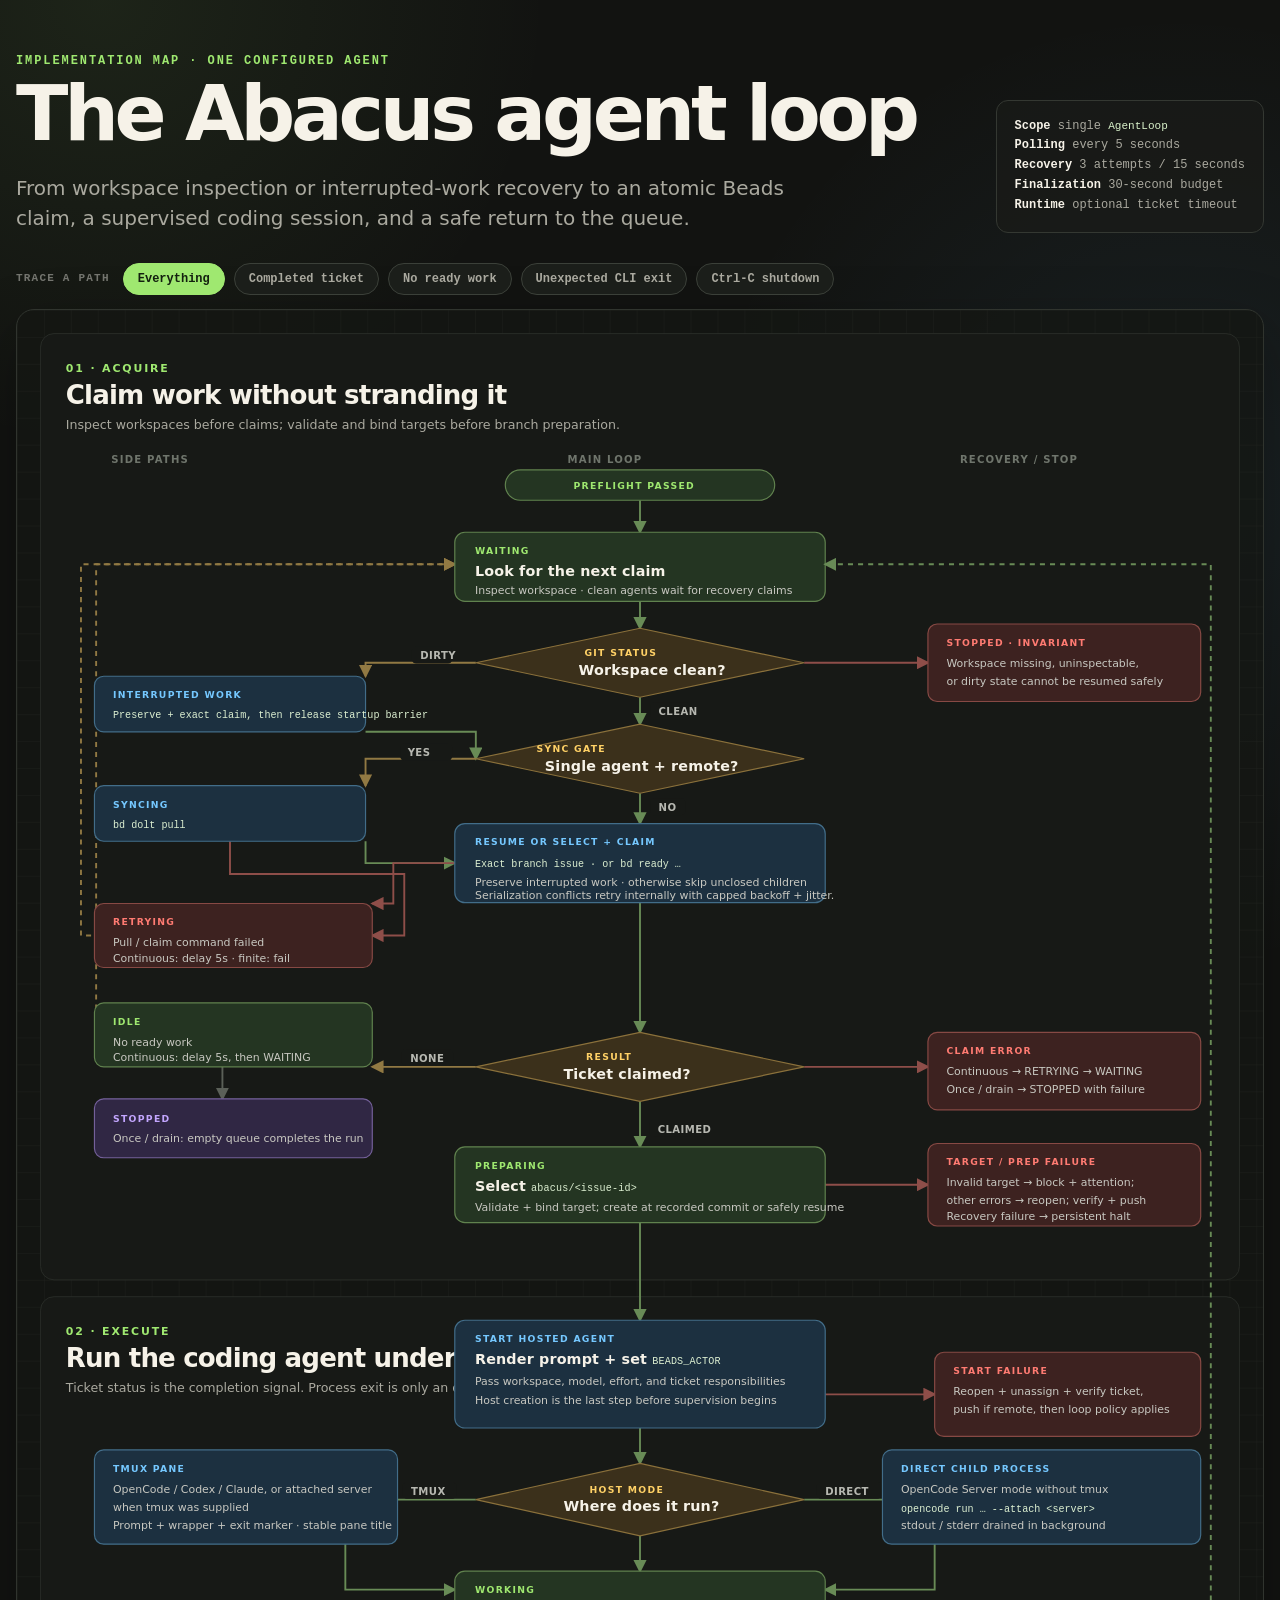
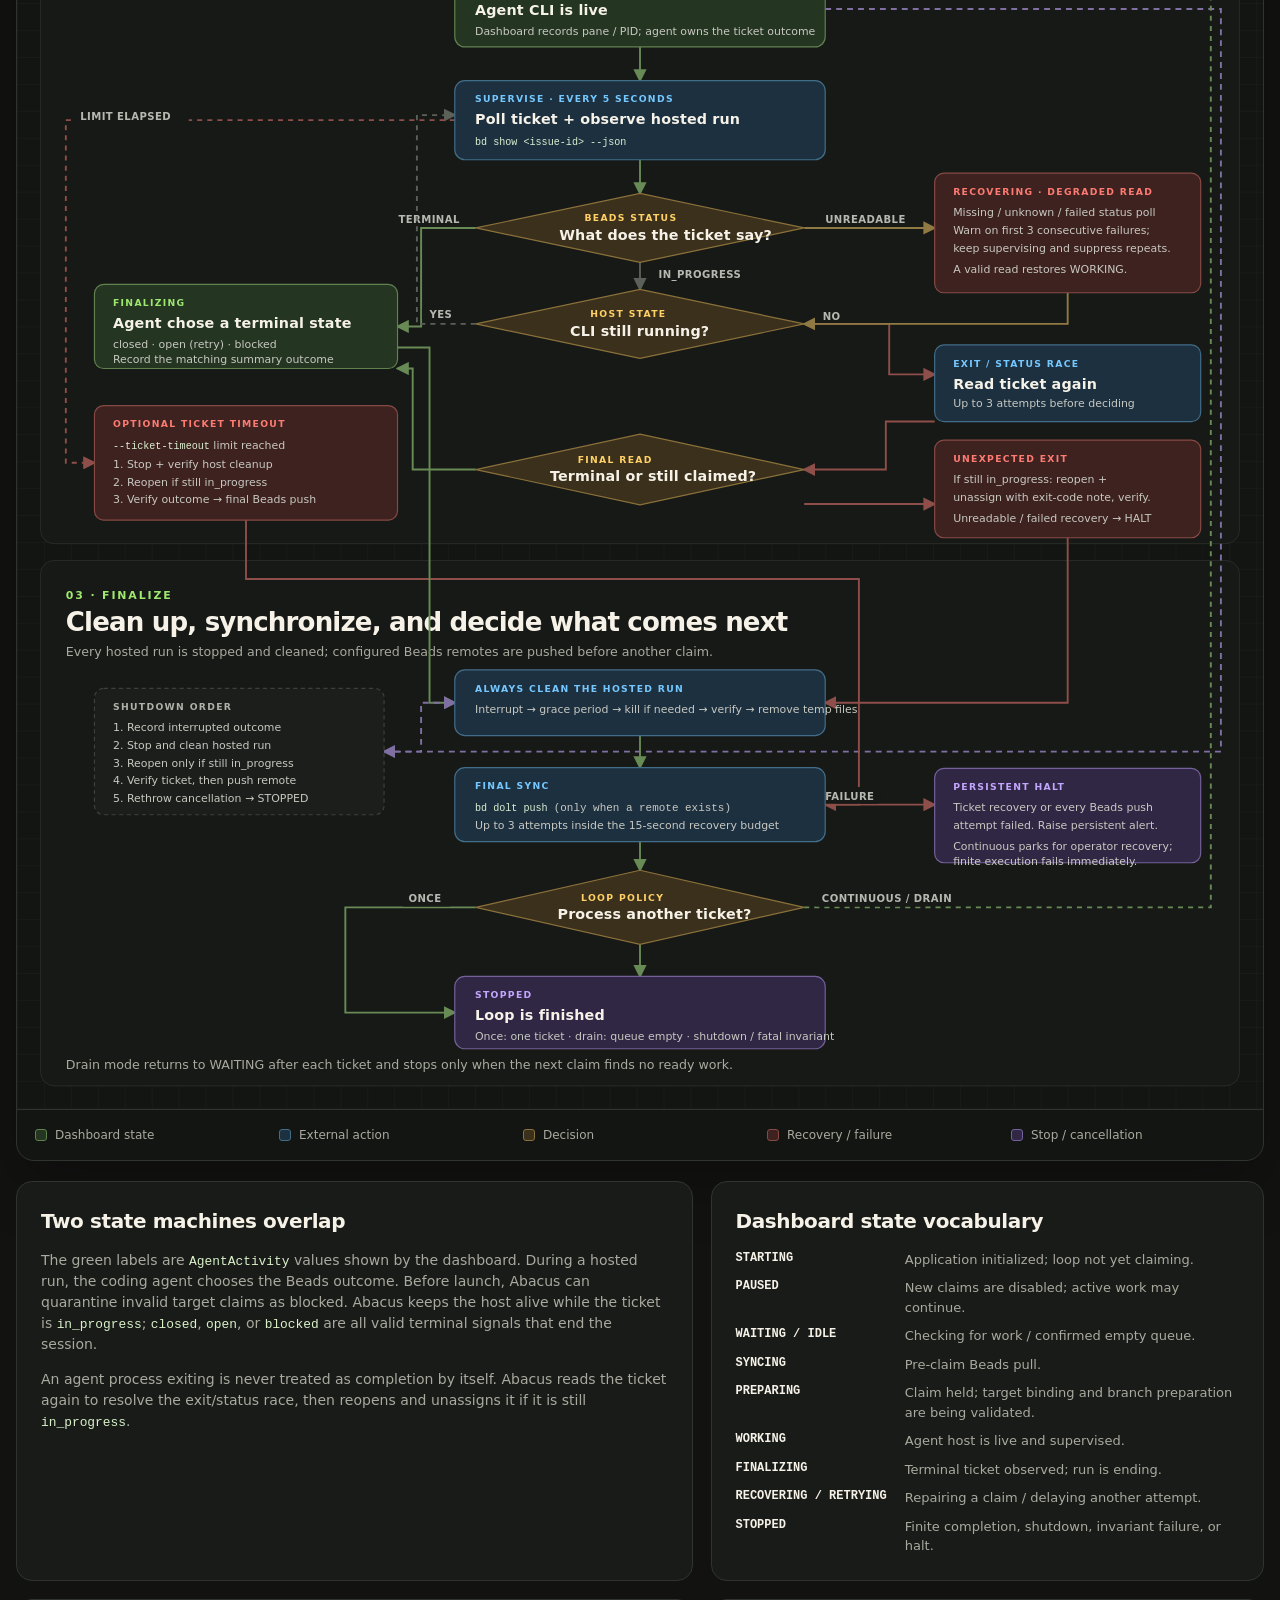
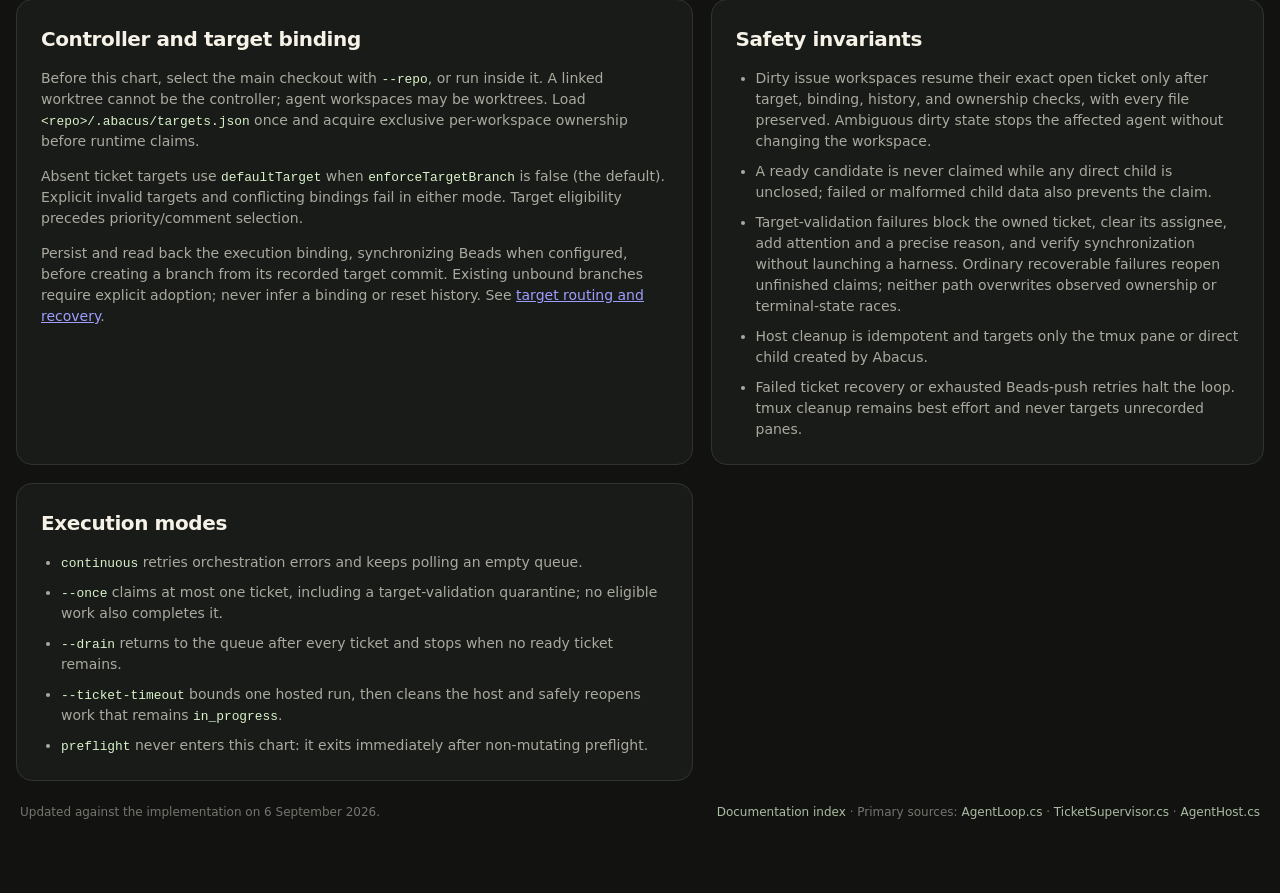
==== commit e5fb1bd8: "Replace operation flags with explicit CLI commands Separate operations from configuration with expli" ====
--- a/docs/agent-loop-flow.html
+++ b/docs/agent-loop-flow.html
@@ -789,7 +789,7 @@
           <li><code>--once</code> claims at most one ticket, including a target-validation quarantine; no eligible work also completes it.</li>
           <li><code>--drain</code> returns to the queue after every ticket and stops when no ready ticket remains.</li>
           <li><code>--ticket-timeout</code> bounds one hosted run, then cleans the host and safely reopens work that remains <code>in_progress</code>.</li>
-          <li><code>--check</code> never enters this chart: it exits immediately after non-mutating preflight.</li>
+          <li><code>preflight</code> never enters this chart: it exits immediately after non-mutating preflight.</li>
         </ul>
       </article>
     </section>
